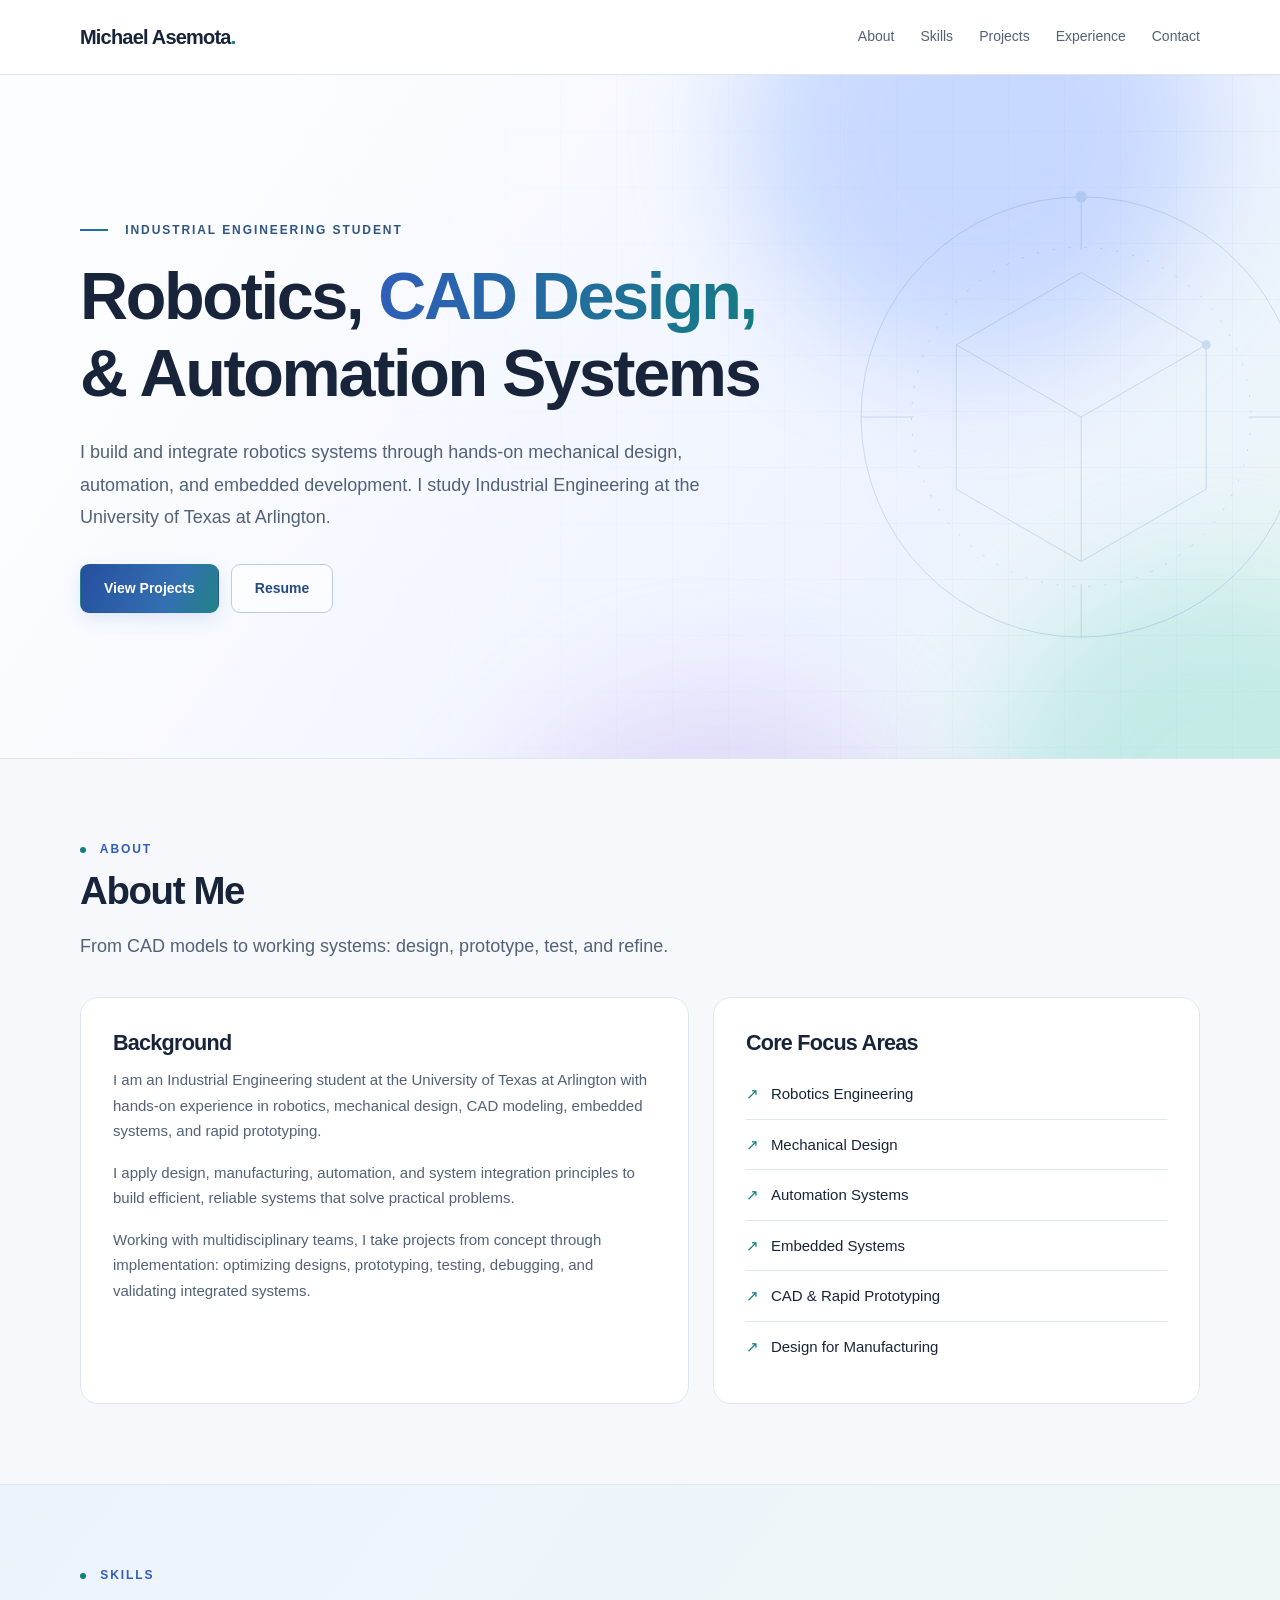
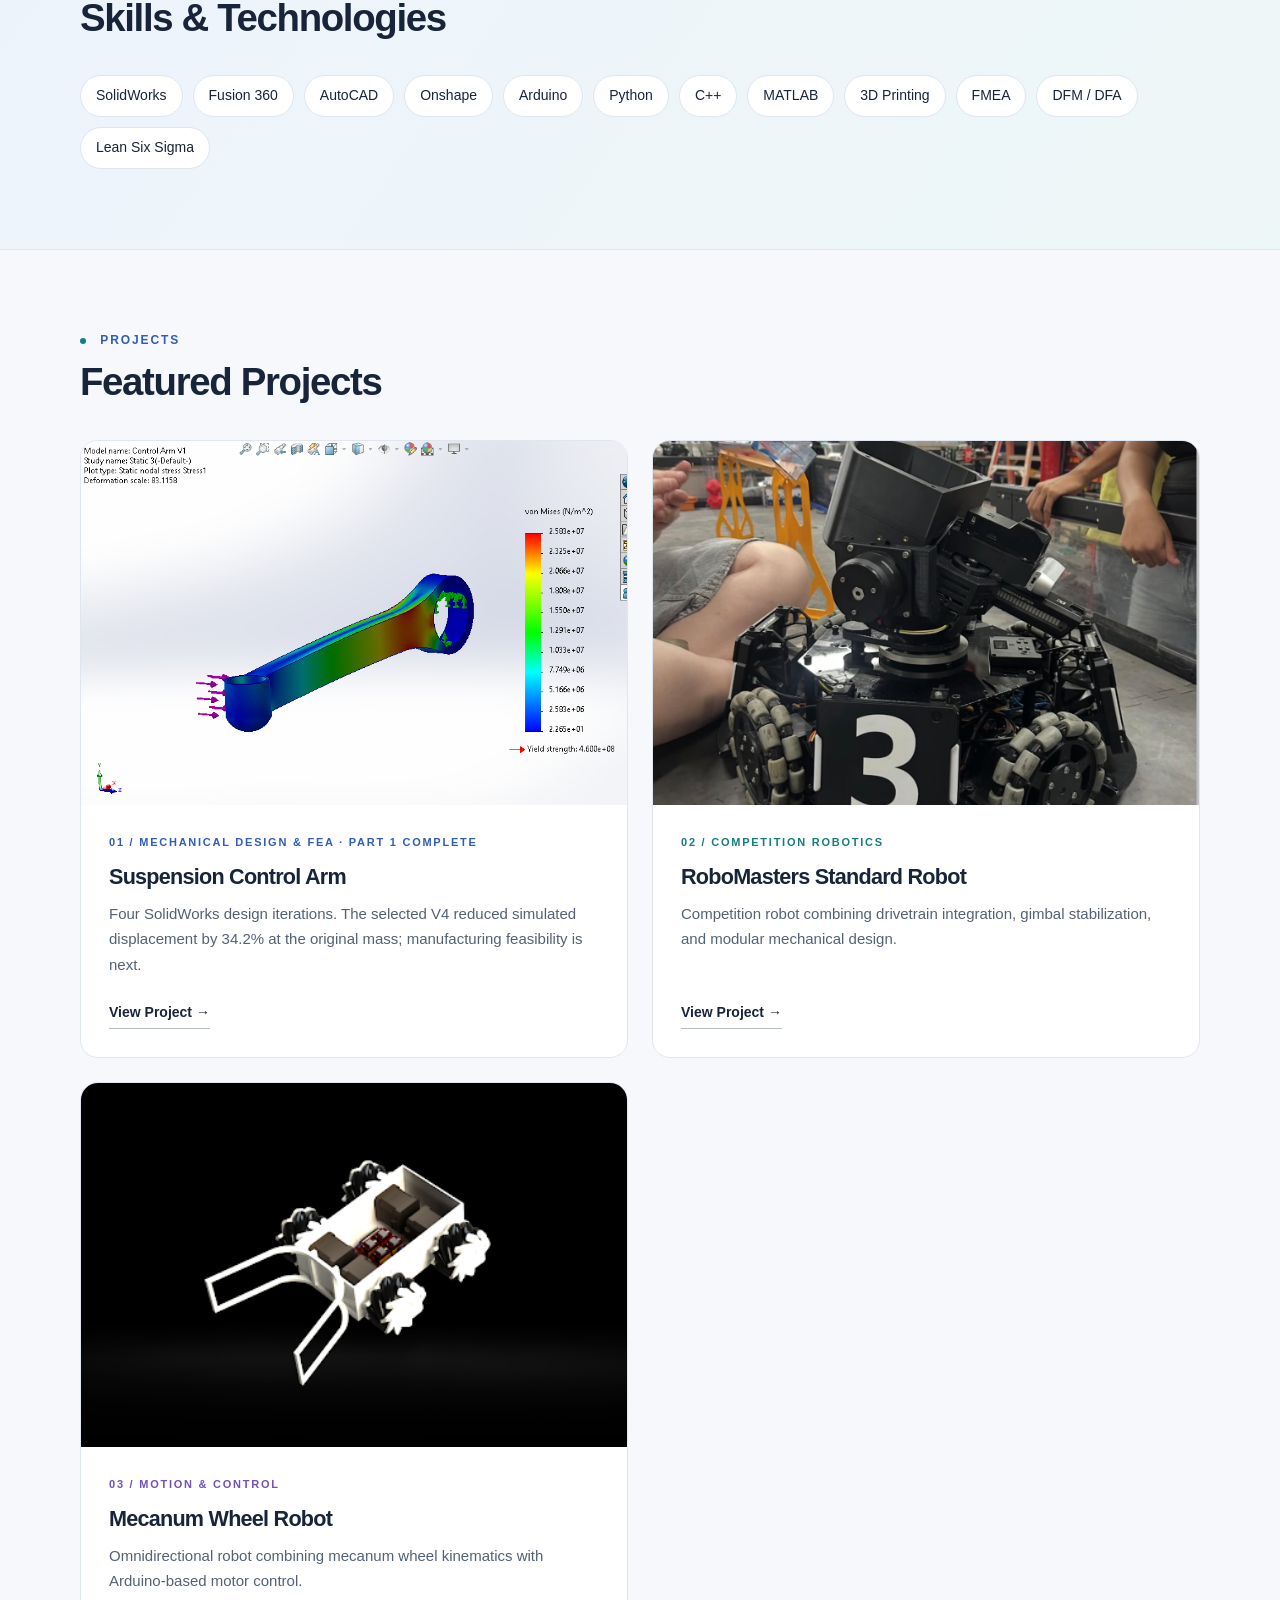
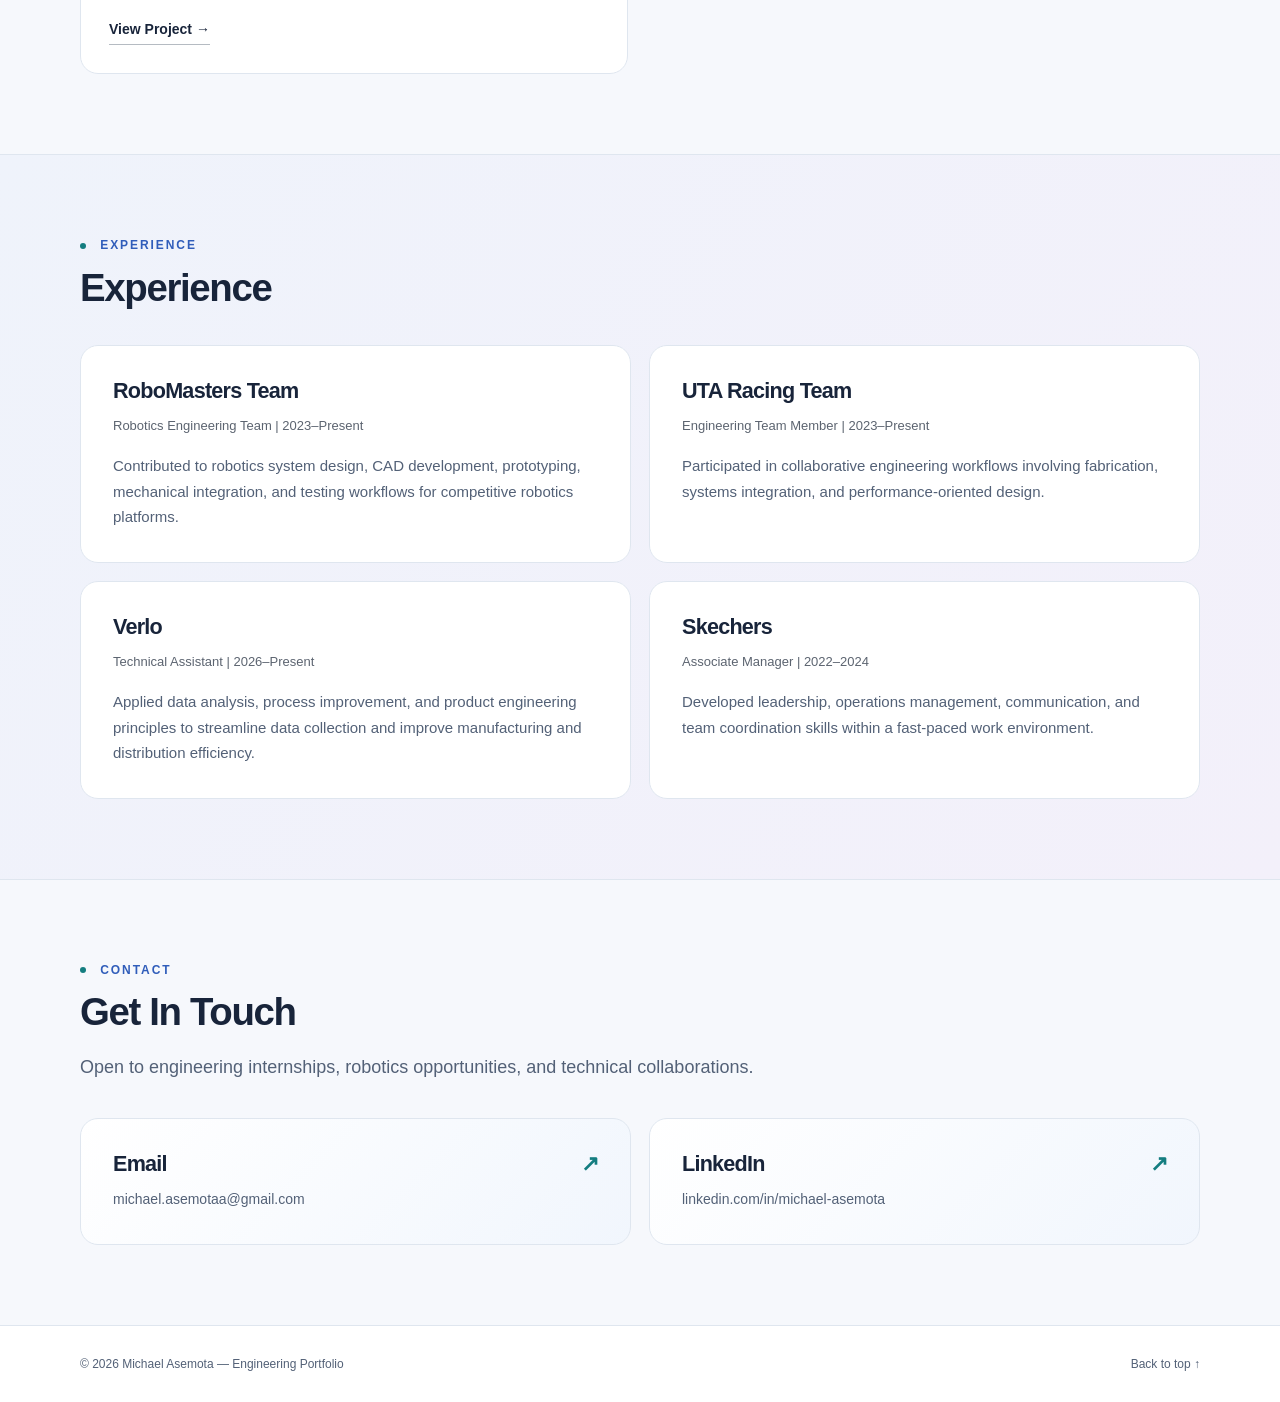
==== index.html @ fd045262 "Update control arm case study with completed V1-V4 evaluation and manufacturing roadmap" ====
<!DOCTYPE html>
<html lang="en">

<head>

  <meta charset="UTF-8">
  <meta name="viewport" content="width=device-width, initial-scale=1.0">

  <title>Michael Asemota | Engineering Portfolio</title>

  <meta name="description" content="Michael Asemota’s engineering portfolio: robotics, mechanical design, CAD, automation, and embedded systems at UT Arlington.">
  <script src="assets/js/site.js?v=20261029-results" defer></script>

  <!-- Main CSS -->
  <link rel="stylesheet" href="assets/css/style.css?v=20261029-results">

  <link rel="stylesheet" href="assets/css/motion.css?v=20261029-results">
</head>

<body>
  <a class="skip-link" href="#main">Skip to content</a>

  <!-- ================= NAVBAR ================= -->

  <nav class="navbar" aria-label="Main navigation">

    <div class="nav-container">

      <a class="logo" href="#main">Michael Asemota<span class="logo-dot" aria-hidden="true">.</span></a>

      <button class="menu-toggle" aria-expanded="false" aria-controls="navigation" hidden>Menu <span aria-hidden="true">+</span></button>
      <div class="nav-links" id="navigation">
        <a href="#about">About</a>
        <a href="#skills">Skills</a>
        <a href="#projects">Projects</a>
        <a href="#experience">Experience</a>
        <a href="#contact">Contact</a>
      </div>

    </div>

  </nav>

  <main id="main">
  <!-- ================= HERO ================= -->

  <section class="hero">
    <div class="hero-atmosphere" aria-hidden="true">
      <span class="ambient-orb orb-blue"></span><span class="ambient-orb orb-teal"></span><span class="ambient-orb orb-violet"></span>
      <svg class="engineering-orbit" viewBox="0 0 480 480" fill="none" focusable="false" aria-hidden="true">
        <g class="orbit-outer"><circle cx="240" cy="240" r="192"/><path d="M48 240h46m292 0h46M240 48v46m0 292v46"/><circle cx="240" cy="48" r="5" class="orbit-point"/></g>
        <g class="orbit-inner"><path d="m240 114 109 63v126l-109 63-109-63V177Z"/><path d="m131 177 109 63 109-63M240 240v126"/><circle cx="349" cy="177" r="4" class="orbit-point"/></g>
        <circle cx="240" cy="240" r="148" stroke-dasharray="2 12"/>
      </svg>
    </div>

    <div class="container">

      <div class="hero-content">

        <p class="hero-subtitle">
          Industrial Engineering Student
        </p>

        <h1>
          Robotics, <span class="hero-emphasis">CAD Design,</span> <br>
          & Automation Systems
        </h1>

        <p class="hero-description">
          I build and integrate robotics systems through hands-on mechanical design,
          automation, and embedded development. I study Industrial Engineering at the
          University of Texas at Arlington.
        </p>

        <div class="hero-buttons">

          <a href="#projects" class="btn btn-primary">
            View Projects
          </a>

          <a href="resume.pdf" target="_blank" rel="noopener noreferrer" class="btn btn-secondary">
            Resume
          </a>

        </div>

      </div>

    </div>

  </section>

  <!-- ================= ABOUT ================= -->

  <section id="about">

    <div class="container">

      <div class="section-header">

        <p class="section-label">
          ABOUT
        </p>

        <h2>About Me</h2>

        <p class="section-description">
          From CAD models to working systems: design, prototype, test, and refine.
        </p>

      </div>

      <div class="about-grid">

        <!-- LEFT CARD -->

        <div class="about-card">

          <h3>Background</h3>

          <p>
  I am an Industrial Engineering student at the University of Texas at Arlington with hands-on experience in robotics, mechanical design, CAD modeling, embedded systems, and rapid prototyping.
</p>

<p>
  I apply design, manufacturing, automation, and system integration principles to build efficient, reliable systems that solve practical problems.
</p>

<p>
  Working with multidisciplinary teams, I take projects from concept through implementation: optimizing designs, prototyping, testing, debugging, and validating integrated systems.
</p>

        </div>

        <!-- RIGHT CARD -->

        <div class="about-card">

          <h3>Core Focus Areas</h3>

          <div class="focus-list">

            <div class="focus-item">Robotics Engineering</div>
            <div class="focus-item">Mechanical Design</div>
            <div class="focus-item">Automation Systems</div>
            <div class="focus-item">Embedded Systems</div>
            <div class="focus-item">CAD & Rapid Prototyping</div>
            <div class="focus-item">Design for Manufacturing</div>

          </div>

        </div>

      </div>

    </div>

  </section>

  <!-- ================= SKILLS ================= -->

  <section id="skills">

    <div class="container">

      <div class="section-header">

        <p class="section-label">
          SKILLS
        </p>

        <h2>Skills & Technologies</h2>

      </div>

      <div class="skills-container">

        <div class="skill-tag">SolidWorks</div>
        <div class="skill-tag">Fusion 360</div>
        <div class="skill-tag">AutoCAD</div>
        <div class="skill-tag">Onshape</div>
        <div class="skill-tag">Arduino</div>
        <div class="skill-tag">Python</div>
        <div class="skill-tag">C++</div>
        <div class="skill-tag">MATLAB</div>
        <div class="skill-tag">3D Printing</div>
        <div class="skill-tag">FMEA</div>
        <div class="skill-tag">DFM / DFA</div>
        <div class="skill-tag">Lean Six Sigma</div>

      </div>

    </div>

  </section>

  <!-- ================= PROJECTS ================= -->

  <section id="projects">

    <div class="container">

      <div class="section-header">

        <p class="section-label">
          PROJECTS
        </p>

        <h2>Featured Projects</h2>

      </div>

      <div class="projects-grid">
        <!-- PROJECT 1 -->

        <div class="project-card">
          <div class="project-image">
            <img loading="lazy" decoding="async" src="assets/images/control-arm-3.png" alt="SolidWorks stress plot of the redesigned suspension control arm">
          </div>
          <div class="project-content">
            <p class="project-eyebrow">01 / Mechanical design &amp; FEA · Part 1 complete</p>
            <h3>Suspension Control Arm</h3>
            <p>Four SolidWorks design iterations. The selected V4 reduced simulated displacement by 34.2% at the original mass; manufacturing feasibility is next.</p>
            <a href="projects/control-arm.html" class="project-link">View Project →</a>
          </div>
        </div>

        <div class="project-card">

          <div class="project-image">
            <img loading="lazy" decoding="async" src="assets/images/Robo-Main.jpg" alt="RoboMasters Robot">
          </div>

          <div class="project-content">

            <p class="project-eyebrow">02 / Competition robotics</p>
            <h3>RoboMasters Standard Robot</h3>

            <p>
              Competition robot combining drivetrain integration, gimbal stabilization,
              and modular mechanical design.
            </p>

            <a href="projects/robo-masters.html" class="project-link">
              View Project →
            </a>

          </div>

        </div>

        <div class="project-card">

          <div class="project-image">
            <img loading="lazy" decoding="async" src="assets/images/MecMain.png" alt="Mecanum Robot">
          </div>

          <div class="project-content">

            <p class="project-eyebrow">03 / Motion & control</p>
            <h3>Mecanum Wheel Robot</h3>

            <p>
              Omnidirectional robot combining mecanum wheel kinematics
              with Arduino-based motor control.
            </p>

            <a href="projects/mecanum-robot.html" class="project-link">
              View Project →
            </a>

          </div>

        </div>



      </div>

    </div>

  </section>

  <!-- ================= EXPERIENCE ================= -->

  <section id="experience">

    <div class="container">

      <div class="section-header">

        <p class="section-label">
          EXPERIENCE
        </p>

        <h2>Experience</h2>

      </div>

      <div class="experience-grid">

        <div class="experience-card">

          <h3>RoboMasters Team</h3>

          <p class="experience-date">
            Robotics Engineering Team | 2023–Present
          </p>

          <p>
            Contributed to robotics system design, CAD development, prototyping, mechanical integration, and testing workflows for competitive robotics platforms.
          </p>

        </div>

        <div class="experience-card">

          <h3>UTA Racing Team</h3>

          <p class="experience-date">
            Engineering Team Member | 2023–Present
          </p>

          <p>
            Participated in collaborative engineering workflows involving fabrication, systems integration, and performance-oriented design.
          </p>

        </div>

<div class="experience-card">

          <h3>Verlo</h3>

          <p class="experience-date">
            Technical Assistant | 2026–Present
          </p>

          <p>
            Applied data analysis, process improvement, and product engineering principles to streamline data collection and improve manufacturing and distribution efficiency.
          </p>

        </div>


        <div class="experience-card">

          <h3>Skechers</h3>

          <p class="experience-date">
            Associate Manager | 2022–2024
          </p>

          <p>
            Developed leadership, operations management, communication, and team coordination skills within a fast-paced work environment.
          </p>

        </div>

      </div>

    </div>

  </section>

  <!-- ================= CONTACT ================= -->

  <section id="contact">

    <div class="container">

      <div class="section-header">

        <p class="section-label">
          CONTACT
        </p>

        <h2>Get In Touch</h2>

        <p class="section-description">
          Open to engineering internships, robotics opportunities, and technical collaborations.
        </p>

      </div>

      <div class="contact-container">

        <a href="mailto:michael.asemotaa@gmail.com" class="contact-card">
          <h3>Email</h3>
          <p>michael.asemotaa@gmail.com</p>
        </a>

        <a href="https://www.linkedin.com/in/michael-asemota"
           target="_blank" rel="noopener noreferrer"
           class="contact-card">

          <h3>LinkedIn</h3>
          <p>linkedin.com/in/michael-asemota</p>

        </a>

      </div>

    </div>

  </section>

  </main>
  <!-- ================= FOOTER ================= -->

  <footer>

    <div class="container">

      <p>
        © 2026 Michael Asemota — Engineering Portfolio
        <a class="footer-top" href="#main">Back to top ↑</a>
      </p>

    </div>

  </footer>

</body>

</html>
---- assets/css/style.css ----
/* Shared portfolio design: quiet grayscale, generous space, readable detail. */
:root { --ink:#17191c; --muted:#59606a; --line:#e2e4e7; --paper:#fff; --canvas:#f6f7f8; --radius:18px; }
* { margin:0; padding:0; box-sizing:border-box; }
html { scroll-behavior:smooth; scroll-padding-top:100px; }
body { font-family:Arial,Helvetica,sans-serif; background:var(--canvas); color:var(--ink); line-height:1.7; -webkit-font-smoothing:antialiased; }
button,a { -webkit-tap-highlight-color:transparent; }
button { font:inherit; }
a { color:inherit; }
a:focus-visible,button:focus-visible { outline:3px solid #526d94; outline-offset:5px; }
::selection { background:#dce5ed; }
.container,.nav-container { width:min(88%,1120px); margin-inline:auto; }
section { padding:80px 0; }
h1,h2,h3 { line-height:1.16; letter-spacing:-.035em; text-wrap:balance; }
h1 { font-size:clamp(2.5rem,5.2vw,4.4rem); margin-bottom:24px; }
h2 { font-size:clamp(1.9rem,3vw,2.6rem); margin-bottom:16px; }
h3 { font-size:1.35rem; margin-bottom:12px; }
p { color:var(--muted); margin-bottom:16px; }
p:last-child { margin-bottom:0; }
.skip-link { position:fixed; top:10px; left:10px; z-index:2000; padding:12px 20px; background:var(--ink); color:white; transform:translateY(-150%); }
.skip-link:focus { transform:translateY(0); }
.navbar { position:sticky; top:0; z-index:100; background:rgba(255,255,255,.94); backdrop-filter:blur(14px); border-bottom:1px solid var(--line); }
.nav-container { display:flex; align-items:center; justify-content:space-between; padding:20px 0; gap:24px; }
.logo { font-size:20px; font-weight:700; letter-spacing:-.04em; text-decoration:none; white-space:nowrap; }
.logo-dot { color:#7f8893; }
.nav-links { display:flex; gap:26px; }
.nav-links a { text-decoration:none; font-size:14px; color:var(--muted); position:relative; transition:color .2s; }
.nav-links a:hover,.nav-links a[aria-current] { color:var(--ink); }
.nav-links a[aria-current]::after { content:''; position:absolute; bottom:-8px; left:0; right:0; height:2px; background:var(--ink); }
.menu-toggle { display:none; border:1px solid var(--line); background:white; border-radius:8px; padding:7px 12px; cursor:pointer; }
.hero { min-height:76vh; display:flex; align-items:center; background:linear-gradient(160deg,#fff 35%,#edf0f3); border-bottom:1px solid var(--line); position:relative; }
.hero-content { max-width:850px; }
.hero-subtitle,.section-label,.project-label,.project-eyebrow { font-size:12px; letter-spacing:.16em; text-transform:uppercase; font-weight:700; color:var(--muted); margin-bottom:18px; }
.hero-subtitle::before { content:''; display:inline-block; width:28px; height:2px; background:var(--ink); vertical-align:middle; margin-right:12px; }
.hero-description,.section-description,.project-description { max-width:690px; font-size:18px; line-height:1.8; }
.hero-buttons { display:flex; gap:12px; flex-wrap:wrap; margin-top:30px; }
.btn { display:inline-flex; justify-content:center; align-items:center; padding:12px 23px; border-radius:9px; font-weight:600; font-size:14px; text-decoration:none; border:1px solid var(--ink); transition:transform .2s,background .2s; }
.btn-primary { background:var(--ink); color:white; }
.btn-secondary { background:transparent; }
.btn:hover { transform:translateY(-3px); }
.btn-secondary:hover { background:#fff; }
.section-header { margin-bottom:35px; }
.section-label { margin-bottom:10px; }
#skills,#experience { background:#eef0f2; border-block:1px solid var(--line); }
.about-grid { display:grid; grid-template-columns:1.25fr 1fr; gap:24px; }
.about-card,.experience-card,.contact-card,.project-section { background:var(--paper); border:1px solid var(--line); border-radius:var(--radius); padding:32px; }
.about-card p { font-size:15px; }
.focus-list { display:grid; gap:0; margin-top:14px; }
.focus-item { padding:12px 0; border-bottom:1px solid var(--line); font-size:15px; display:flex; align-items:center; gap:12px; }
.focus-item::before { content:'↗'; color:#87919d; }
.focus-item:last-child { border-bottom:0; }
.skills-container,.project-tags { display:flex; flex-wrap:wrap; gap:10px; }
.skill-tag,.project-tag { background:white; border:1px solid var(--line); padding:8px 15px; border-radius:999px; font-size:14px; }
.projects-grid { display:grid; grid-template-columns:repeat(2,minmax(0,1fr)); gap:24px; }
.project-card { display:flex; flex-direction:column; background:white; border-radius:var(--radius); border:1px solid var(--line); overflow:hidden; transition:transform .25s,box-shadow .25s; }
.project-card:hover,.project-card:focus-within { transform:translateY(-5px); box-shadow:0 16px 35px #17191c0d; }
.project-image { aspect-ratio:3/2; overflow:hidden; background:#edf0f2; flex-shrink:0; }
.project-image img { width:100%; height:100%; display:block; object-fit:cover; object-position:center; }

.project-content { padding:28px; flex:1; display:flex; flex-direction:column; align-items:flex-start; }
.project-content .project-link { margin-top:auto; }
.project-content p { font-size:15px; }
.project-content .project-eyebrow { font-size:11px; margin-bottom:12px; }
.project-link { display:inline-block; margin-top:8px; text-decoration:none; font-weight:700; font-size:14px; border-bottom:1px solid #b5bbc2; padding-bottom:3px; }
.project-link:hover { border-color:var(--ink); }
.experience-grid { display:grid; grid-template-columns:repeat(2,minmax(0,1fr)); gap:18px; }
.experience-date { font-size:13px; color:#5c6470; }
.experience-card p:last-child { font-size:15px; }
.contact-container { display:grid; grid-template-columns:repeat(2,minmax(0,1fr)); gap:18px; }
.contact-card { text-decoration:none; transition:transform .2s,border-color .2s; overflow-wrap:anywhere; }
.contact-card:hover { transform:translateY(-3px); border-color:#a6adb6; }
.contact-card h3::after { content:'↗'; float:right; color:#7f8893; }
.contact-card p { font-size:14px; }
footer { padding:28px 0; background:white; border-top:1px solid var(--line); font-size:12px; }
footer p { display:flex; justify-content:space-between; gap:16px; flex-wrap:wrap; }
.footer-top { text-decoration:none; }
.project-page { padding:45px 0 70px; }
.back-link { display:inline-block; margin-bottom:24px; text-decoration:none; font-size:14px; font-weight:600; color:var(--muted); }
.project-nav { display:flex; flex-wrap:wrap; gap:8px; margin-bottom:28px; }
.project-nav a { font-size:12px; text-decoration:none; border:1px solid var(--line); border-radius:999px; padding:7px 12px; background:white; }
.project-nav a:hover { border-color:#8d96a1; }
.project-hero { background:white; border-radius:20px; border:1px solid var(--line); overflow:hidden; margin-bottom:26px; }
.project-hero-image { background:#edf0f2; }
.project-hero-image img { width:100%; height:auto; display:block; }
.project-hero-content { padding:40px; }
.project-page h1 { font-size:clamp(2.1rem,4.5vw,3.7rem); }
.project-description { max-width:850px; }
.project-stats { display:grid; grid-template-columns:repeat(3,minmax(0,1fr)); gap:14px; margin-top:30px; }
.project-stat { background:var(--canvas); border:1px solid var(--line); border-radius:12px; padding:20px; }
.project-stat-title { font-size:11px; letter-spacing:.09em; text-transform:uppercase; color:var(--muted); margin-bottom:8px; font-weight:700; }
.project-stat-value { font-size:16px; font-weight:600; line-height:1.5; }
.project-section { margin-bottom:24px; }
.project-section h2 { font-size:clamp(1.65rem,2.6vw,2rem); }
.project-section p,.project-section li { max-width:850px; font-size:16px; }
.project-section ul { padding-left:22px; }
.project-section li { margin-bottom:12px; padding-left:5px; color:var(--muted); }
.project-section li:last-child { margin-bottom:0; }
.project-gallery { display:grid; grid-template-columns:repeat(3,minmax(0,1fr)); gap:14px; margin-top:22px; align-items:stretch; }
.gallery-button { width:100%; aspect-ratio:4/3; padding:0; border:1px solid var(--line); border-radius:12px; overflow:hidden; background:var(--canvas); cursor:zoom-in; }
.project-gallery img { width:100%; aspect-ratio:4/3; display:block; object-fit:cover; object-position:center; }
.gallery-button img { height:100%; }
.gallery-button:hover { border-color:#8d96a1; }
.gallery-hint { font-size:13px!important; }
.next-project { display:flex; flex-direction:column; gap:8px; text-decoration:none; padding:28px 32px; border:1px solid var(--line); border-radius:var(--radius); background:white; }
.next-project span { color:var(--muted); font-size:13px; }
.next-project:hover { border-color:#8d96a1; }
.image-viewer { margin:auto; width:min(94vw,1200px); max-height:94vh; background:#17191c; color:white; border:0; border-radius:14px; padding:18px; }
.image-viewer::backdrop { background:#000c; }
.viewer-toolbar { display:flex; justify-content:space-between; align-items:center; gap:12px; margin-bottom:12px; }
.viewer-toolbar button { color:white; background:#30343a; border:1px solid #58606a; border-radius:8px; padding:7px 12px; cursor:pointer; }
.viewer-actions { display:flex; gap:8px; }
.viewer-image { width:100%; height:min(70vh,750px); object-fit:contain; display:block; }
.viewer-caption { color:#e2e4e7; font-size:13px; margin:12px 0 0; }
.reveal { transition:opacity .6s,transform .6s; }
.reveal.pending { opacity:0; transform:translateY(18px); }
@media (max-width:900px) { .nav-links { gap:18px; } .about-grid { grid-template-columns:1fr; } .project-gallery { grid-template-columns:repeat(2,minmax(0,1fr)); } }
@media (max-width:700px) {
 html { scroll-padding-top:115px; }
 section { padding:56px 0; }
 .nav-container { flex-wrap:wrap; gap:12px; padding:15px 0; }
 .logo { font-size:18px; }
 .menu-toggle:not([hidden]) { display:block; }
 .nav-links { width:100%; flex-wrap:wrap; gap:18px; }
 .nav-links.collapsible:not(.open) { display:none; }
 .nav-links a { padding:6px 0; }
 .hero { min-height:auto; padding:75px 0; }
 .hero-description,.section-description { font-size:16px; }
 .projects-grid,.experience-grid,.contact-container,.project-stats { grid-template-columns:1fr; }
 .about-card,.experience-card,.contact-card,.project-section,.project-hero-content { padding:24px; }
 .project-content { padding:24px; }
 .project-gallery { gap:10px; }
 .project-page { padding-top:26px; }
 .viewer-toolbar { flex-wrap:wrap; }
}
@media (prefers-reduced-motion:reduce) { html { scroll-behavior:auto; } *,*::before,*::after { transition:none!important; animation:none!important; } .reveal.pending { opacity:1; transform:none; } }

/* Control arm study: match the existing project pages. */
.project-section h3:not(:first-child) { margin-top:24px; }
.results-table-wrap { overflow-x:auto; margin:22px 0; }
.results-table { border-collapse:collapse; width:100%; font-size:15px; text-align:left; }
.results-table caption { text-align:left; color:var(--muted); font-size:13px; padding-bottom:12px; }
.results-table th,.results-table td { padding:14px; border-bottom:1px solid var(--line); }
.results-table thead { background:var(--canvas); }
.results-table tbody th { font-weight:500; }
.analysis-note { background:var(--canvas); border-left:3px solid #8994a2; padding:16px 20px; border-radius:0 8px 8px 0; }
.development-log { list-style:none; padding:0!important; margin-top:28px; }
.development-log li { border-left:1px solid var(--line); padding:0 0 24px 24px; margin:0; }
.development-log li:last-child { padding-bottom:0; }
.development-log h3 { font-size:18px; margin:8px 0 10px!important; }
.log-date { font-size:12px; font-weight:600; color:var(--muted); }

/* Finishing details: restrained motion and a quiet engineering motif. */
:root { --accent:#36556d; }
.hero { isolation:isolate; overflow:hidden; }
.hero::before { content:''; position:absolute; z-index:-1; inset:0; pointer-events:none; background-image:linear-gradient(#36556d08 1px,transparent 1px),linear-gradient(90deg,#36556d08 1px,transparent 1px); background-size:56px 56px; mask-image:linear-gradient(90deg,transparent 20%,#000 100%); }
.hero::after { content:''; position:absolute; z-index:-1; width:clamp(250px,38vw,520px); aspect-ratio:1; right:-8%; top:5%; border:1px solid #36556d12; border-radius:50%; box-shadow:0 0 0 48px #36556d04,0 0 0 96px #36556d03; pointer-events:none; }
.hero-emphasis { color:var(--accent); }
.hero-content > * { animation:enter .7s cubic-bezier(.2,.7,.3,1) both; }
.hero-content > :nth-child(2) { animation-delay:.08s; }
.hero-content > :nth-child(3) { animation-delay:.16s; }
.hero-content > :nth-child(4) { animation-delay:.24s; }
@keyframes enter { from { opacity:0; transform:translateY(14px); } to { opacity:1; transform:translateY(0); } }
.navbar { transition:box-shadow .25s,background .25s; }
.navbar.scrolled { box-shadow:0 6px 24px #17191c08; background:rgba(255,255,255,.97); }
.nav-links a::after { content:''; position:absolute; bottom:-8px; left:0; right:0; height:2px; background:var(--accent); transform:scaleX(0); transform-origin:left; transition:transform .22s; }
.nav-links a:hover::after,.nav-links a[aria-current]::after { transform:scaleX(1); background:var(--accent); }
.menu-toggle span { display:inline-block; transition:transform .2s; }
.menu-toggle[aria-expanded="true"] span { transform:rotate(45deg); }
.project-card { position:relative; }
.project-card::after { content:''; position:absolute; top:0; left:0; right:0; height:3px; background:var(--accent); transform:scaleX(0); transform-origin:left; transition:transform .3s; pointer-events:none; }
.project-card:hover::after,.project-card:focus-within::after { transform:scaleX(1); }
.project-card:hover,.project-card:focus-within { border-color:#a9b7c1; }
.project-content { gap:0; }
.project-content .project-link { padding-top:8px; transition:color .2s,border-color .2s; }
.project-link:hover { color:var(--accent); border-color:var(--accent); }
.skill-tag { transition:border-color .2s,background .2s; }
.skill-tag:hover { background:#f1f5f8; border-color:#a9b7c1; }
.experience-card { transition:border-color .25s,box-shadow .25s; }
.experience-card:hover { border-color:#b5c0ca; box-shadow:0 8px 22px #17191c05; }
.project-nav { position:sticky; top:0; z-index:50; padding:14px 0; background:rgba(246,247,248,.96); backdrop-filter:blur(10px); }
.project-nav a { transition:background .2s,color .2s,border-color .2s; }
.project-nav a[aria-current] { background:var(--ink); color:white; border-color:var(--ink); }
.project-section { scroll-margin-top:100px; }
.project-section h2 { scroll-margin-top:100px; }
.gallery-button { position:relative; transition:box-shadow .25s,border-color .25s; }
.gallery-button::after { content:'↗'; position:absolute; bottom:10px; right:10px; width:30px; height:30px; display:grid; place-items:center; background:#17191cd9; color:white; border-radius:50%; opacity:0; transform:translateY(5px); transition:opacity .2s,transform .2s; pointer-events:none; }
.gallery-button:hover::after,.gallery-button:focus-visible::after { opacity:1; transform:translateY(0); }
.image-viewer[open] { animation:viewer-enter .2s ease-out; }
@keyframes viewer-enter { from { opacity:0; transform:translateY(8px); } to { opacity:1; transform:translateY(0); } }
.next-project { transition:border-color .25s,box-shadow .25s; }
.next-project strong { transition:transform .2s,color .2s; }
.next-project:hover strong { transform:translateX(4px); color:var(--accent); }
.development-log li { position:relative; }
.development-log li::before { content:''; position:absolute; left:-4px; top:7px; width:7px; height:7px; background:var(--accent); border-radius:50%; }
.reading-progress { position:fixed; top:0; left:0; z-index:150; width:100%; height:2px; background:var(--accent); transform:scaleX(0); transform-origin:left; pointer-events:none; }
.back-to-top { position:fixed; bottom:24px; right:24px; z-index:70; width:44px; height:44px; border:1px solid #c5ccd3; background:rgba(255,255,255,.96); color:var(--ink); border-radius:50%; box-shadow:0 4px 18px #17191c0d; font-size:22px; cursor:pointer; transition:background .2s,transform .2s; }
.back-to-top:hover { background:#edf2f6; transform:translateY(-3px); }
.back-to-top[hidden] { display:none; }
@media (max-width:700px) { .project-nav { gap:6px; padding:10px 0; } .project-nav a { padding:6px 10px; font-size:11px; } .back-to-top { bottom:18px; right:18px; } }
@media (prefers-reduced-motion:reduce) { .hero-content > * { animation:none!important; } .next-project:hover strong,.back-to-top:hover { transform:none; } }

/* Fluid color system: saturated details on quiet, readable surfaces. */
:root { --ink:#18243a; --muted:#536177; --line:#dfe6ef; --accent:#305dba; --teal:#147d80; --violet:#7350ba; --canvas:#f6f8fc; }
.hero { background:linear-gradient(125deg,#fcfdff 15%,#eef3ff 68%,#eaf7f5); }
.hero::before { background-image:linear-gradient(#315ca90a 1px,transparent 1px),linear-gradient(90deg,#315ca90a 1px,transparent 1px); }
.hero::after { display:none; }
.hero-atmosphere { position:absolute; inset:0; overflow:hidden; z-index:-1; pointer-events:none; }
.ambient-orb { position:absolute; display:block; width:clamp(240px,36vw,520px); aspect-ratio:1; border-radius:50%; filter:blur(58px); opacity:.48; animation:ambient-drift 18s cubic-bezier(.45,0,.55,1) infinite alternate; }
.orb-blue { background:#9cbaff; right:6%; top:-25%; }
.orb-teal { background:#9bdfd4; right:-13%; bottom:-40%; animation-delay:-7s; animation-duration:22s; }
.orb-violet { background:#d3c0f3; right:26%; bottom:-58%; animation-delay:-12s; animation-duration:25s; }
@keyframes ambient-drift { 0% { transform:translate3d(-18px,-15px,0) scale(.92); } 50% { transform:translate3d(18px,22px,0) scale(1.06); } 100% { transform:translate3d(35px,-18px,0) scale(.98); } }
.engineering-orbit { position:absolute; width:clamp(300px,43vw,620px); right:-6%; top:50%; transform:translateY(-50%); color:#416db5; opacity:.22; stroke:currentColor; stroke-width:.8; }
.orbit-outer { transform-origin:240px 240px; animation:orbit-spin 85s linear infinite; }
.orbit-inner { transform-origin:240px 240px; animation:orbit-spin 100s linear infinite reverse; }
.orbit-point { fill:#568bc5; stroke:none; }
@keyframes orbit-spin { to { transform:rotate(360deg); } }
.hero-emphasis { background:linear-gradient(110deg,#305dba,#147d80 55%,#7350ba); background-size:200% 100%; background-clip:text; -webkit-background-clip:text; color:transparent; animation:color-flow 10s ease-in-out infinite alternate; }
@keyframes color-flow { from { background-position:0% 50%; } to { background-position:100% 50%; } }
.hero-subtitle { color:#305581; }
.hero-subtitle::before { background:linear-gradient(90deg,var(--accent),var(--teal)); }
.btn-primary { background:linear-gradient(115deg,#264f9e,#336fb2 65%,#218385); border-color:transparent; box-shadow:0 6px 18px #305dba20; }
.btn { position:relative; overflow:hidden; transition:transform .45s cubic-bezier(.2,.8,.2,1),box-shadow .45s,background .3s; }
.btn-primary::after { content:''; position:absolute; inset:0; background:linear-gradient(110deg,transparent 25%,#ffffff28 50%,transparent 75%); transform:translateX(-130%); transition:transform .75s cubic-bezier(.2,.7,.3,1); }
.btn-primary:hover::after,.btn-primary:focus-visible::after { transform:translateX(130%); }
.btn-primary:hover { box-shadow:0 10px 26px #305dba30; }
.btn-secondary { border-color:#bccbe1; background:#ffffff80; color:#254b82; }
.section-label { color:var(--accent); }
.section-label::before { content:''; display:inline-block; width:6px; height:6px; margin-right:9px; border-radius:50%; background:var(--teal); vertical-align:middle; }
#skills { background:linear-gradient(125deg,#edf3fc,#eef7f7); }
#experience { background:linear-gradient(125deg,#eff3fb,#f3f0fa); }
.logo-dot { color:var(--teal); }
.focus-item::before { color:var(--teal); }
.project-card { --card-accent:#305dba; transition:transform .65s cubic-bezier(.2,.8,.2,1),box-shadow .65s,border-color .35s; }
.project-card:nth-child(2) { --card-accent:#147d80; }
.project-card:nth-child(3) { --card-accent:#7350ba; }
.project-card::after { background:linear-gradient(90deg,var(--card-accent),#9bc5e8); height:3px; transition:transform .6s cubic-bezier(.2,.8,.2,1); }
.project-card .project-eyebrow { color:var(--card-accent); }
.project-card:hover,.project-card:focus-within { box-shadow:0 20px 45px #24497716; border-color:#b6c9e3; }
.project-card .project-content { position:relative; isolation:isolate; }
.project-card .project-content::before { content:''; position:absolute; z-index:-1; inset:0; background:radial-gradient(ellipse at var(--pointer-x,50%) var(--pointer-y,50%),#e8f1ffb3,transparent 75%); opacity:0; transition:opacity .6s; pointer-events:none; }
.project-card:hover .project-content::before { opacity:1; }
.contact-card { position:relative; background:linear-gradient(135deg,#fff,#f1f6fd); transition:transform .55s cubic-bezier(.2,.8,.2,1),box-shadow .55s,border-color .35s; }
.contact-card:hover { box-shadow:0 14px 32px #24497712; border-color:#9cb8d8; }
.contact-card h3::after { color:var(--teal); transition:transform .4s cubic-bezier(.2,.8,.2,1); }
.contact-card:hover h3::after { transform:translate(3px,-3px); }
.project-stat { background:linear-gradient(130deg,#f3f6fc,#f0f7f7); }
.project-stat-title { color:#305581; }
.project-nav a[aria-current] { background:#305dba; border-color:#305dba; }
.reading-progress { height:3px; background:linear-gradient(90deg,var(--accent),#13948e,var(--violet)); }
.gallery-button { transition:box-shadow .45s,border-color .45s; }
.gallery-button:hover { box-shadow:0 8px 22px #2449771a; border-color:#8eaecf; }
.gallery-button::after { background:#254e98e8; }
.image-viewer[open] { animation:viewer-fluid .38s cubic-bezier(.2,.8,.2,1); }
@keyframes viewer-fluid { from { opacity:0; transform:translateY(16px) scale(.975); } to { opacity:1; transform:translateY(0) scale(1); } }
.motion-paused .ambient-orb,.motion-paused .orbit-outer,.motion-paused .orbit-inner,.motion-paused .hero-emphasis { animation-play-state:paused; }
@media (hover:hover) and (pointer:fine) and (prefers-reduced-motion:no-preference) {
 .hero.pointer-active::before { background-position:calc((var(--pointer-x,50%) - 50%) * .12) calc((var(--pointer-y,50%) - 50%) * .12); }
}
@media (max-width:700px) { .ambient-orb { filter:blur(40px); opacity:.32; } .engineering-orbit { right:-40%; opacity:.12; } .hero-emphasis { background-size:150% 100%; } }
@media (prefers-reduced-motion:reduce) {
 .ambient-orb,.orbit-outer,.orbit-inner,.hero-emphasis { animation:none!important; }
 .hero-emphasis { color:var(--accent); background:none; }
}
@media (forced-colors:active) { .hero-emphasis { color:CanvasText; background:none; } .hero-atmosphere { display:none; } }

/* Soft inertia, liquid forms, and shared transition timing. */
:root { --fluid-ease:cubic-bezier(.16,1,.3,1); }
.hero-atmosphere { transform:translate3d(0,var(--hero-drift,0px),0); }
.ambient-orb { animation-name:ambient-drift,liquid-form; animation-duration:18s,24s; animation-timing-function:cubic-bezier(.45,0,.55,1),ease-in-out; animation-iteration-count:infinite; animation-direction:alternate; }
.orb-teal { animation-duration:22s,29s; animation-delay:-7s,-11s; }
.orb-violet { animation-duration:25s,32s; animation-delay:-12s,-17s; }
@keyframes liquid-form { 0% { border-radius:42% 58% 66% 34% / 44% 38% 62% 56%; } 50% { border-radius:62% 38% 43% 57% / 58% 66% 34% 42%; } 100% { border-radius:48% 52% 32% 68% / 64% 35% 65% 36%; } }
.ambient-paused .ambient-orb,.ambient-paused .orbit-outer,.ambient-paused .orbit-inner { animation-play-state:paused; }
.btn,.next-project { translate:0 0; transition:translate .7s var(--fluid-ease),transform .7s var(--fluid-ease),box-shadow .6s var(--fluid-ease),border-color .4s,background .3s; }
.contact-card { transition:transform .7s var(--fluid-ease),box-shadow .7s var(--fluid-ease),border-color .4s; }
.project-card { transition:transform .75s var(--fluid-ease),box-shadow .75s var(--fluid-ease),border-color .4s; }
.hero-content > * { animation-duration:1s; animation-timing-function:var(--fluid-ease); }
.hero-content > :nth-child(2) { animation-delay:.12s; }
.hero-content > :nth-child(3) { animation-delay:.24s; }
.hero-content > :nth-child(4) { animation-delay:.36s; }
@media (hover:hover) and (pointer:fine) and (prefers-reduced-motion:no-preference) {
}
@media (prefers-reduced-motion:reduce) {
 .hero-atmosphere { transform:none; }
 .btn,.next-project { translate:none; }
 .ambient-orb { border-radius:50%; animation:none!important; }
}

/* Gradual hover motion: accelerate gently, rise, and settle without a spring. */
:root { --fluid-ease:cubic-bezier(.4,0,.2,1); }
.project-card,.about-card,.experience-card,.contact-card,.project-stat,.gallery-button,.next-project {
  transform:translateY(0);
  transition:transform .9s var(--fluid-ease),box-shadow .9s var(--fluid-ease),border-color .65s ease,background .65s ease;
}
.project-card:hover,.project-card:focus-within { transform:translateY(-6px); }
.about-card:hover,.experience-card:hover,.contact-card:hover,.project-stat:hover,.gallery-button:hover,.next-project:hover { transform:translateY(-4px); }
.contact-card:focus-visible,.gallery-button:focus-visible,.next-project:focus-visible { transform:translateY(-4px); }
.btn { translate:none; transition:transform .85s var(--fluid-ease),box-shadow .85s var(--fluid-ease),border-color .65s ease,background .65s ease; }
.btn:hover,.btn:focus-visible { transform:translateY(-3px); }
.gallery-button::after { transition:opacity .6s ease,transform .75s var(--fluid-ease); }
.next-project strong,.contact-card h3::after { transition:transform .8s var(--fluid-ease),color .65s ease; }
@media (hover:none) { .project-card:hover,.about-card:hover,.experience-card:hover,.contact-card:hover,.project-stat:hover,.gallery-button:hover,.next-project:hover { transform:none; } }
@media (prefers-reduced-motion:reduce) {
 .project-card:hover,.project-card:focus-within,.about-card:hover,.experience-card:hover,.contact-card:hover,.project-stat:hover,.gallery-button:hover,.next-project:hover,.btn:hover,.btn:focus-visible,.contact-card:focus-visible,.gallery-button:focus-visible,.next-project:focus-visible { transform:none; }
}

/* Completed analysis and the upcoming manufacturing phase. */
.result-highlights { margin-bottom:24px; }
.results-table th,.results-table td { vertical-align:top; }
.results-table th:last-child,.results-table td:last-child { background:#eaf4f4; }
.phase-grid { display:grid; grid-template-columns:repeat(2,minmax(0,1fr)); gap:18px; margin:26px 0; }
.phase-panel { background:var(--canvas); border:1px solid var(--line); border-radius:14px; padding:24px; }
.phase-panel h3 { margin-top:0!important; }
.phase-status { font-size:12px!important; text-transform:uppercase; letter-spacing:.08em; font-weight:700; }
.phase-status.complete { color:#146b64; }
.phase-status.planned { color:var(--accent); }
.manufacturing-plan { padding-left:22px; }
@media (max-width:700px) { .phase-grid { grid-template-columns:1fr; } .results-table { min-width:640px; } }
---- assets/css/motion.css ----
/* Authoritative hover timing, loaded after the visual theme. */
.project-card,.about-card,.experience-card,.contact-card,.project-stat,.gallery-button,.next-project,.btn {
  translate:none;
  transform:translate3d(0,0,0);
  transition-property:transform,box-shadow,border-color,background-color;
  transition-duration:1.15s,1.15s,.75s,.75s;
  transition-timing-function:cubic-bezier(.45,0,.25,1);
  transition-delay:0s;
}
@media (hover:hover) {
 .project-card:hover,.project-card:focus-within { transform:translate3d(0,-10px,0); }
 .about-card:hover,.experience-card:hover,.contact-card:hover,.project-stat:hover,.gallery-button:hover,.next-project:hover { transform:translate3d(0,-7px,0); }
 .btn:hover { transform:translate3d(0,-5px,0); }
}
.contact-card:focus-visible,.gallery-button:focus-visible,.next-project:focus-visible { transform:translate3d(0,-7px,0); }
@media (prefers-reduced-motion:reduce) {
 .project-card,.about-card,.experience-card,.contact-card,.project-stat,.gallery-button,.next-project,.btn,
 .project-card:hover,.project-card:focus-within,.about-card:hover,.experience-card:hover,.contact-card:hover,.project-stat:hover,.gallery-button:hover,.next-project:hover,.btn:hover,
 .contact-card:focus-visible,.gallery-button:focus-visible,.next-project:focus-visible { transform:none; transition:none; }
}
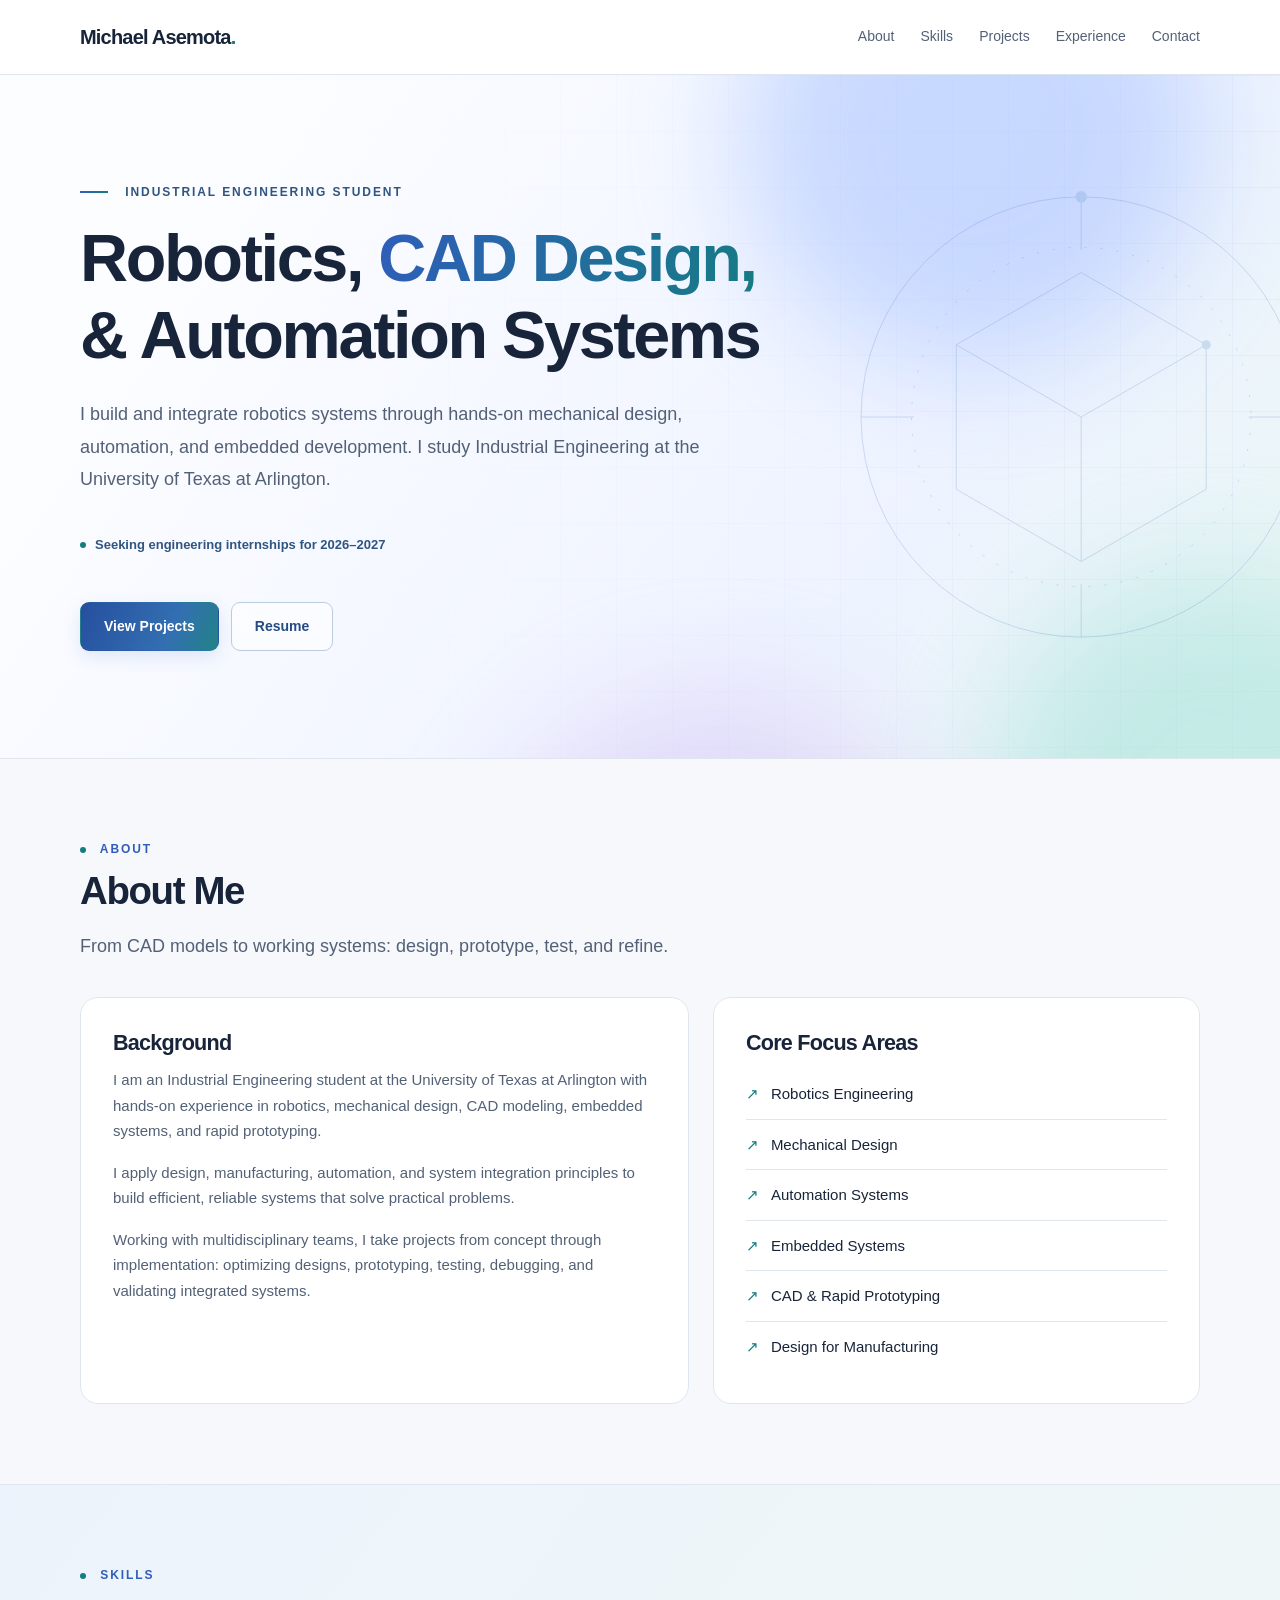
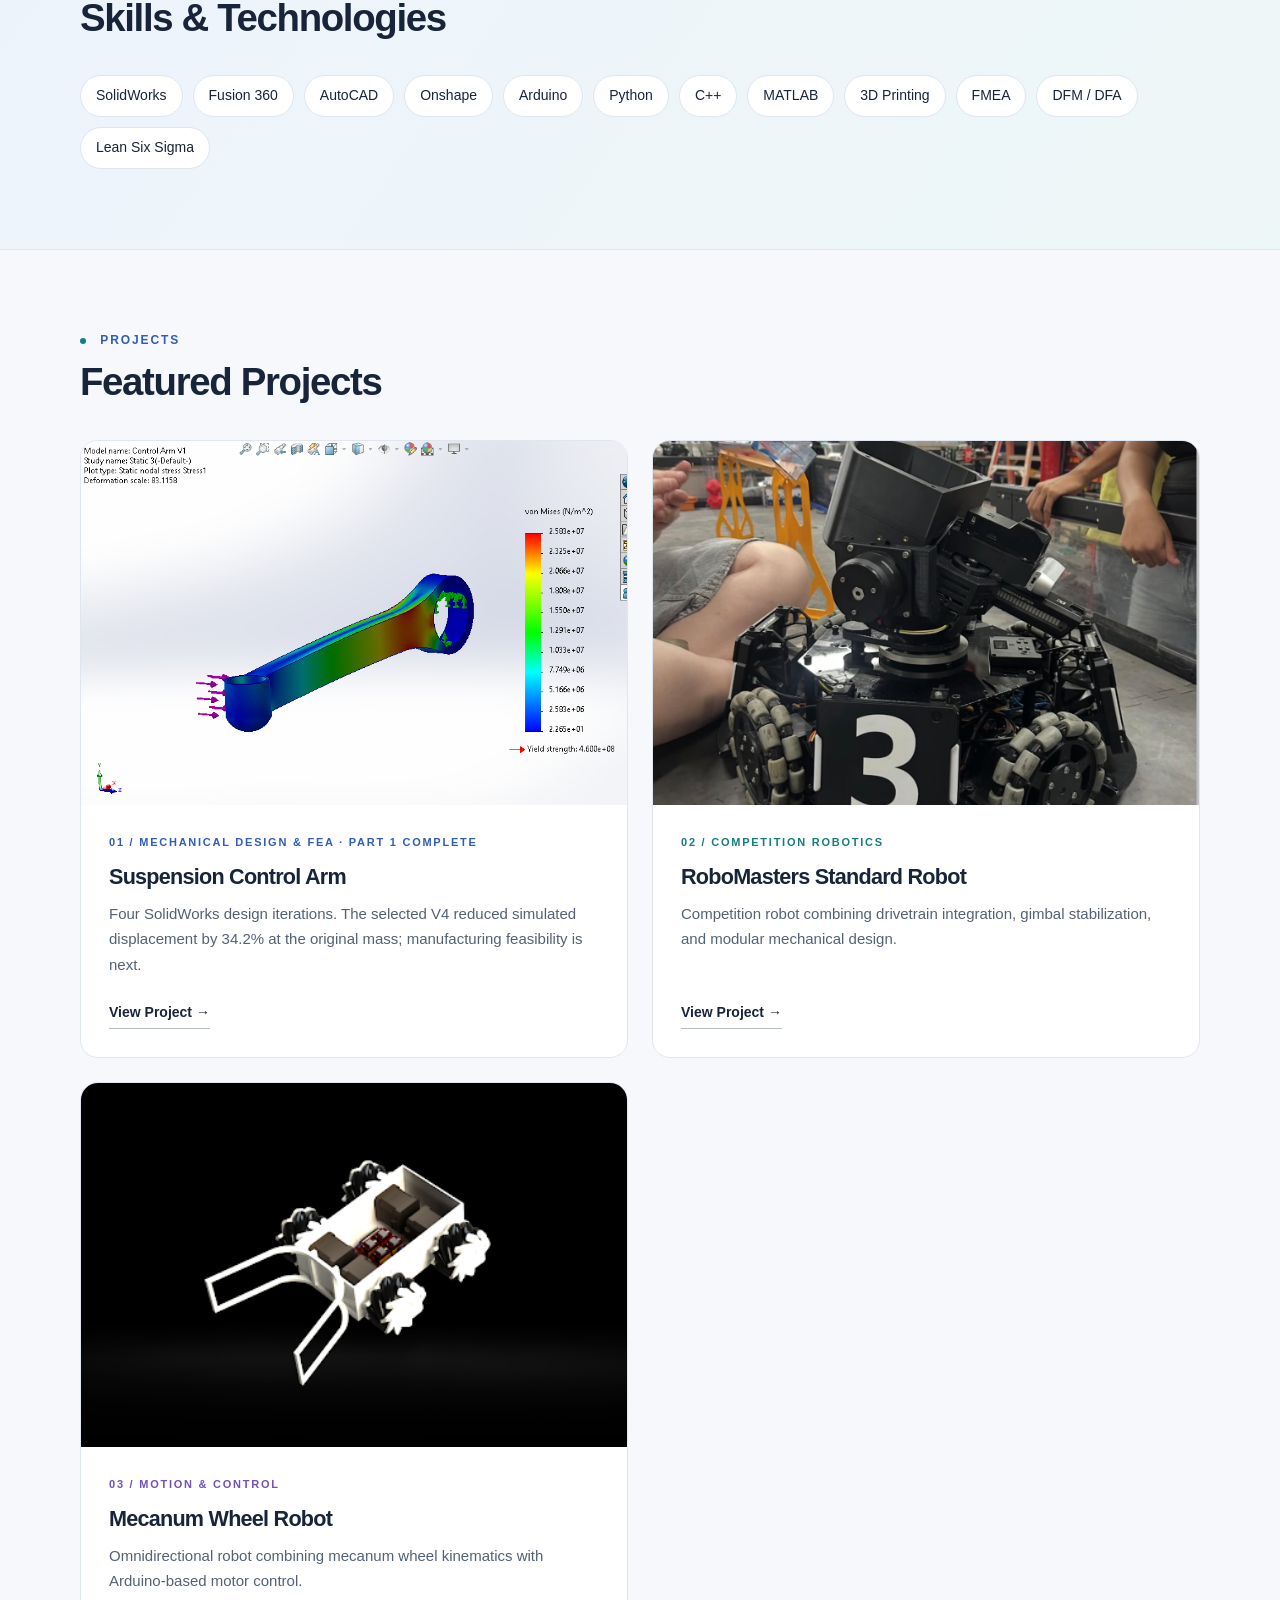
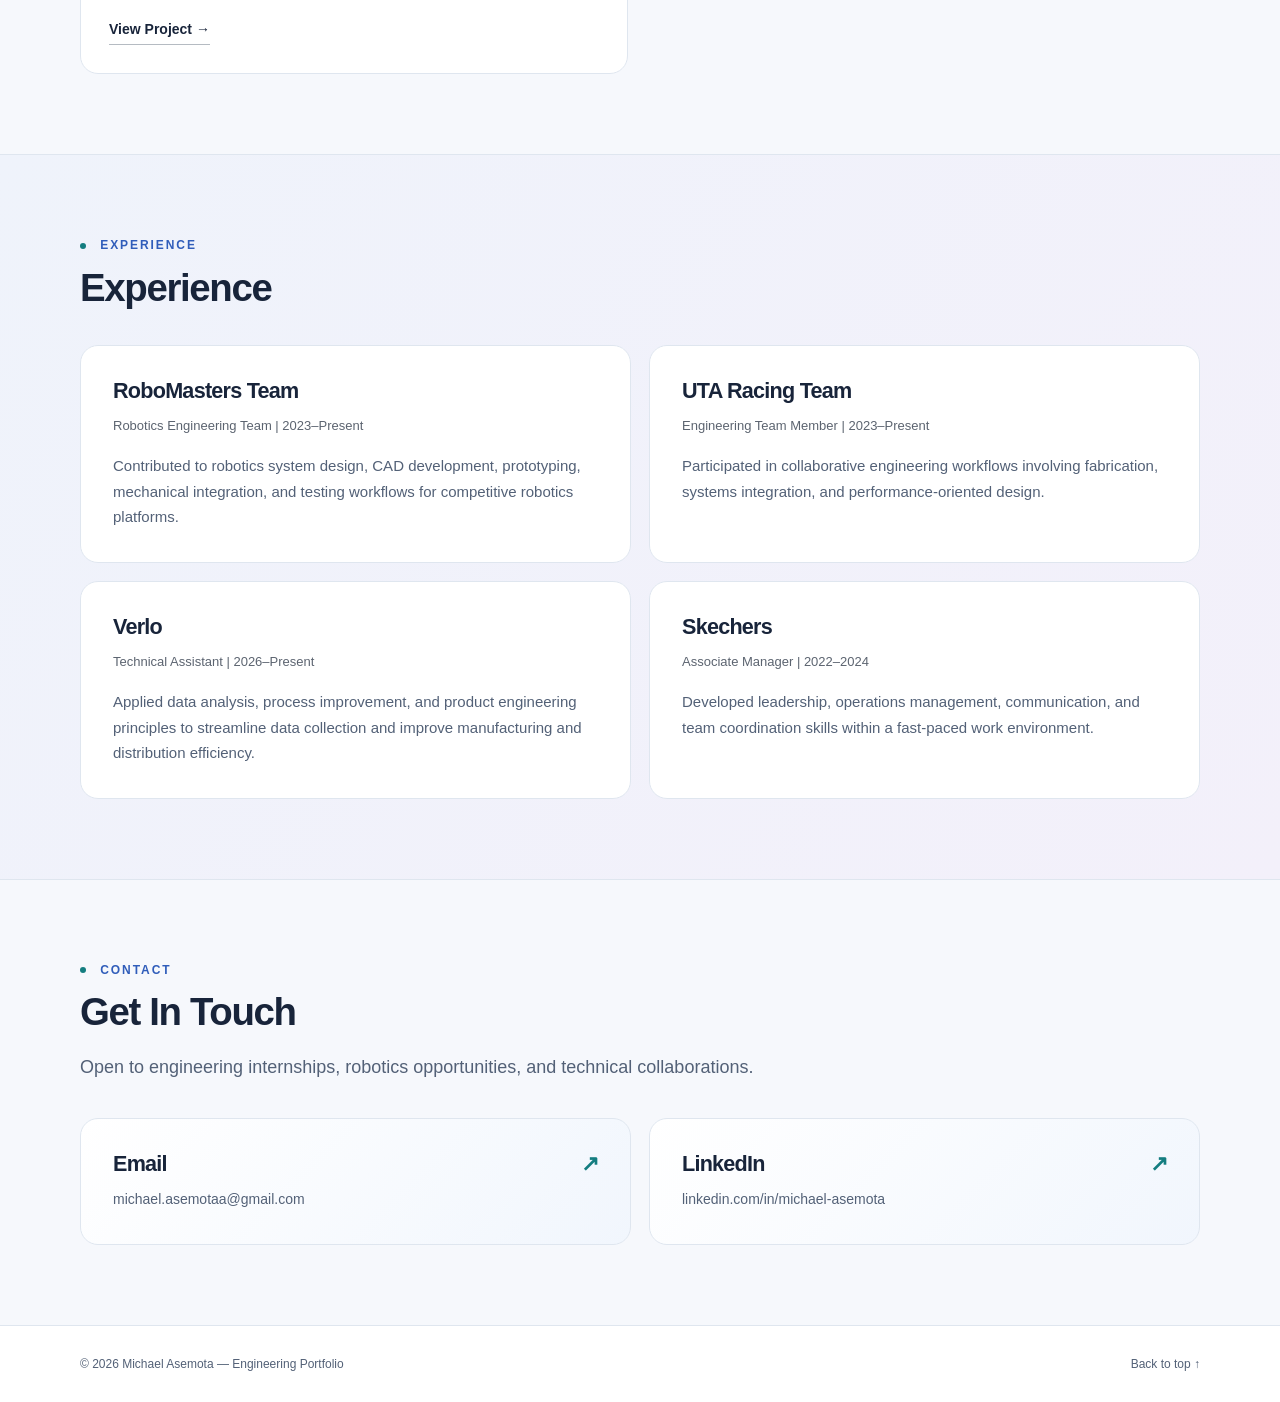
==== commit ae0ad5ed: "Finalize internship portfolio metadata, favicon, and availability" ====
--- a/index.html
+++ b/index.html
@@ -9,12 +9,19 @@
   <title>Michael Asemota | Engineering Portfolio</title>
 
   <meta name="description" content="Michael Asemota’s engineering portfolio: robotics, mechanical design, CAD, automation, and embedded systems at UT Arlington.">
-  <script src="assets/js/site.js?v=20261029-results" defer></script>
+  <script src="assets/js/site.js?v=20261029-final" defer></script>
 
   <!-- Main CSS -->
-  <link rel="stylesheet" href="assets/css/style.css?v=20261029-results">
-
-  <link rel="stylesheet" href="assets/css/motion.css?v=20261029-results">
+  <link rel="stylesheet" href="assets/css/style.css?v=20261029-final">
+
+  <link rel="stylesheet" href="assets/css/motion.css?v=20261029-final">
+  <link rel="icon" type="image/svg+xml" href="assets/favicon.svg">
+  <meta name="theme-color" content="#305dba">
+  <meta property="og:type" content="website">
+  <meta property="og:title" content="Michael Asemota | Engineering Portfolio">
+  <meta property="og:description" content="Michael Asemota’s engineering portfolio: robotics, mechanical design, CAD, automation, and embedded systems at UT Arlington.">
+  <meta property="og:url" content="https://michael-asemota-portfolio.coolbear.chatgpt.site/">
+  <link rel="canonical" href="https://michael-asemota-portfolio.coolbear.chatgpt.site/">
 </head>
 
 <body>
@@ -73,6 +80,7 @@
           University of Texas at Arlington.
         </p>
 
+        <p class="internship-note">Seeking engineering internships for 2026–2027</p>
         <div class="hero-buttons">
 
           <a href="#projects" class="btn btn-primary">
--- a/assets/css/style.css
+++ b/assets/css/style.css
@@ -316,3 +316,6 @@
 .phase-status.planned { color:var(--accent); }
 .manufacturing-plan { padding-left:22px; }
 @media (max-width:700px) { .phase-grid { grid-template-columns:1fr; } .results-table { min-width:640px; } }
+
+.internship-note { display:inline-flex; align-items:center; gap:9px; margin-top:22px; font-size:13px; font-weight:600; color:#305581; }
+.internship-note::before { content:""; width:6px; height:6px; border-radius:50%; background:var(--teal); flex-shrink:0; }
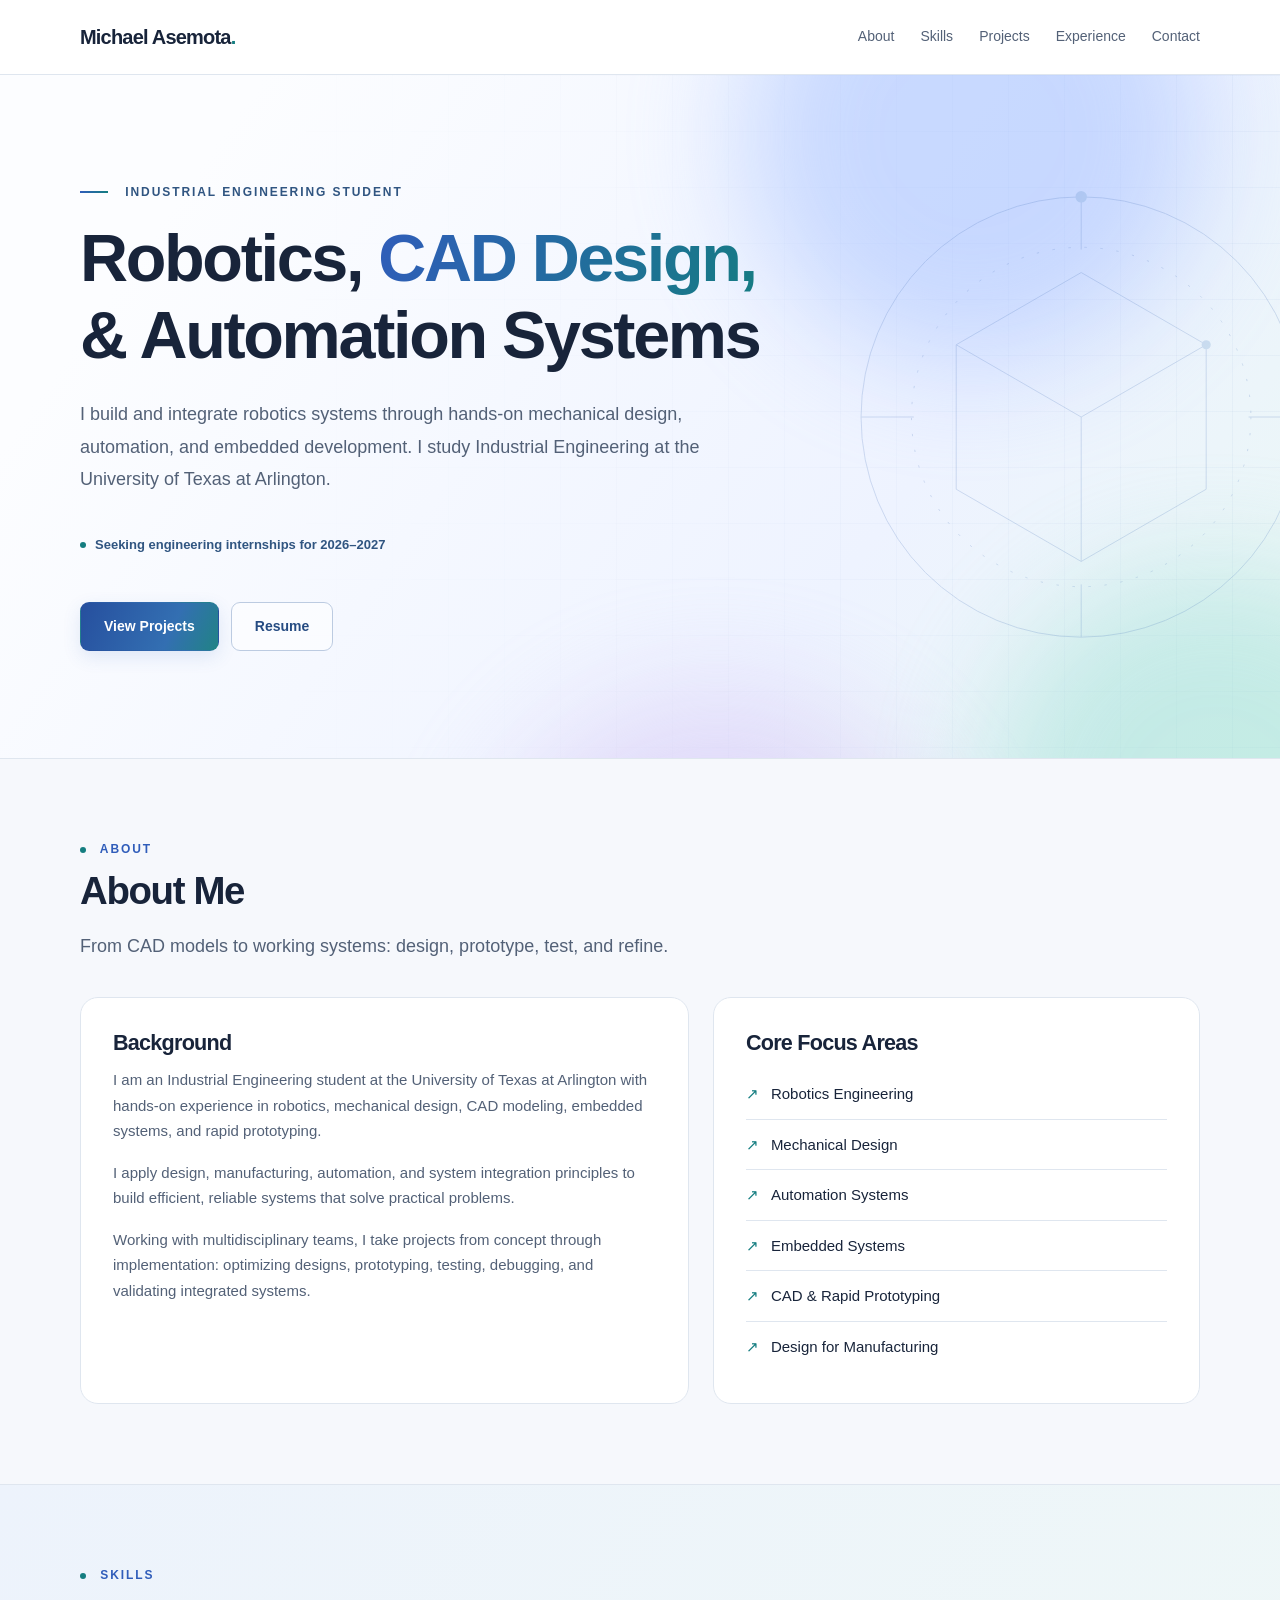
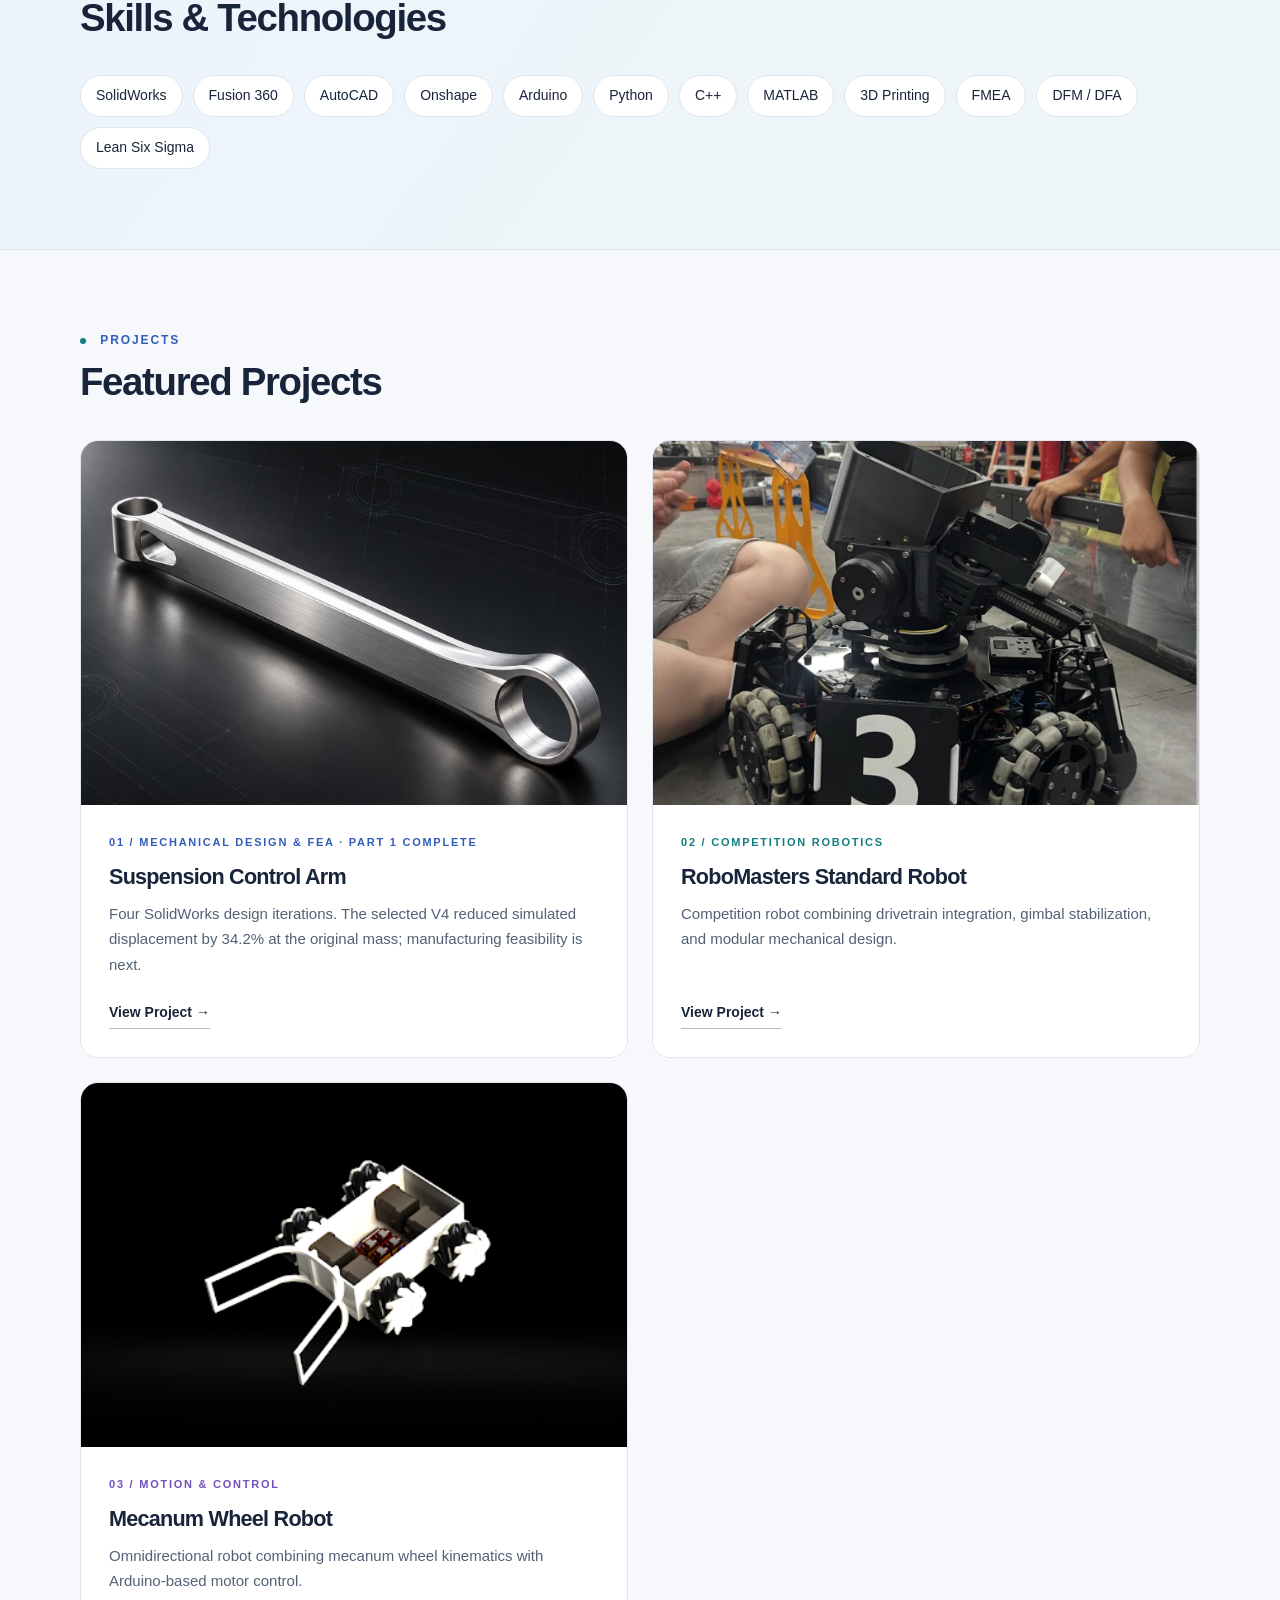
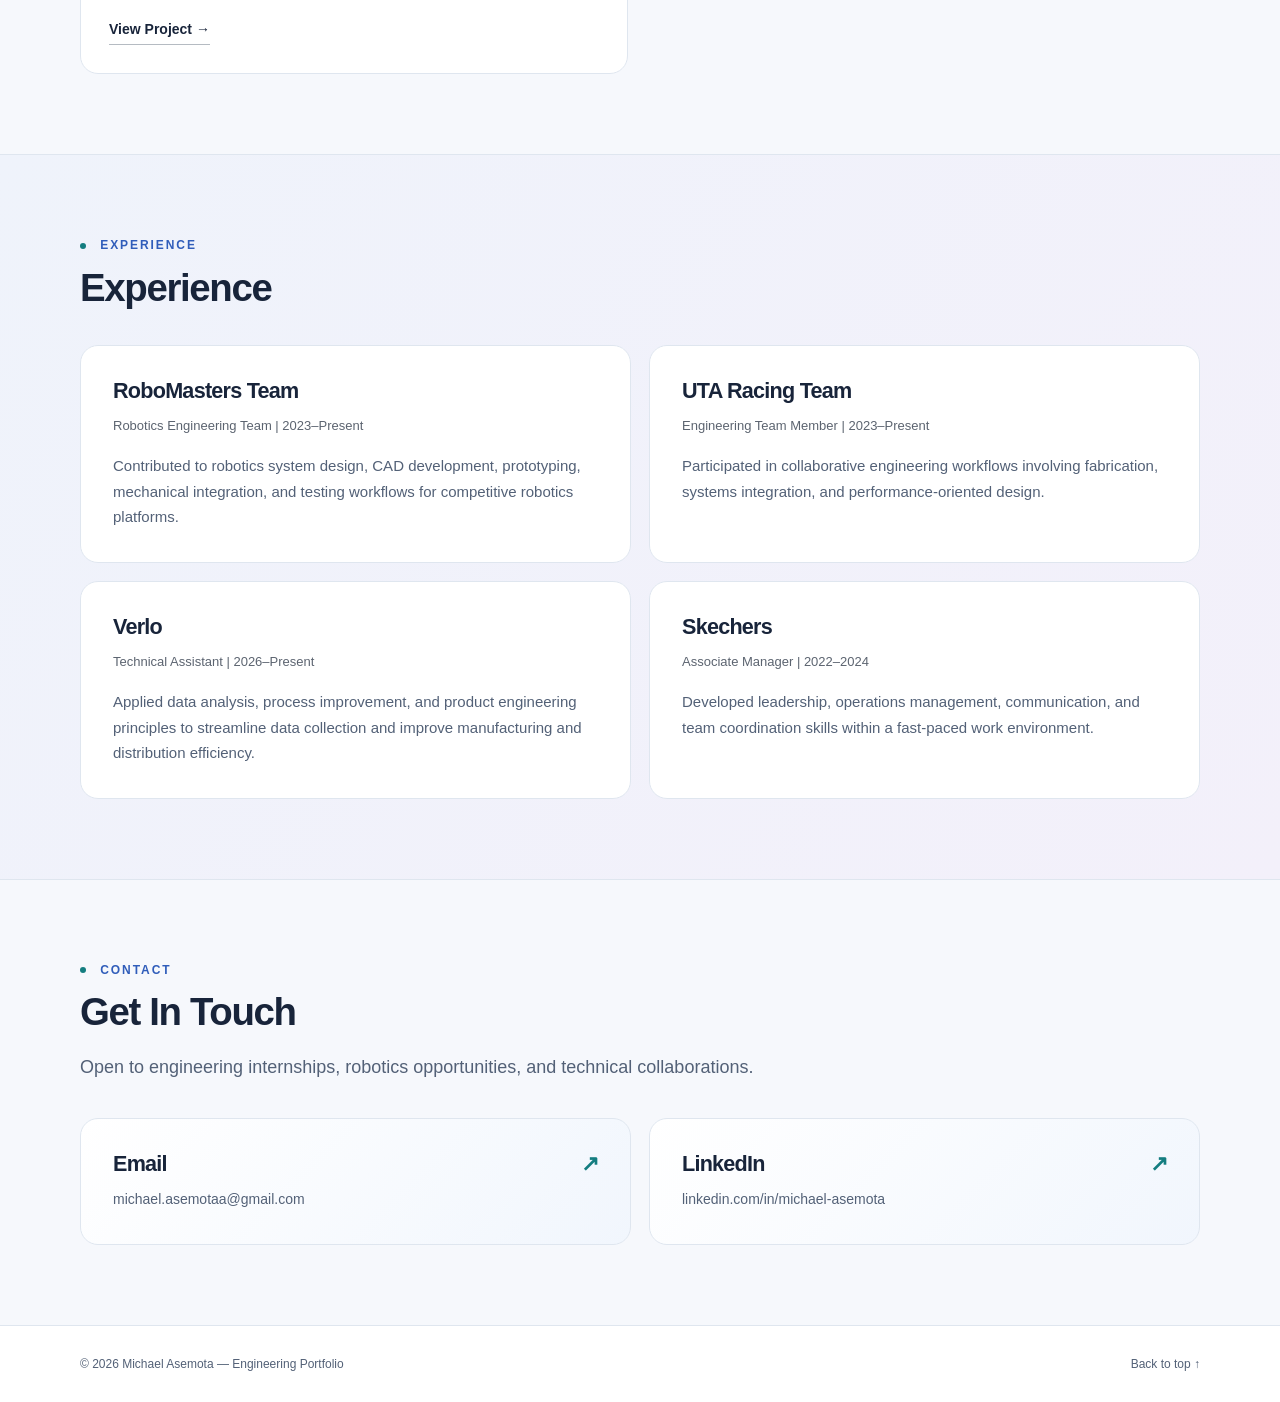
==== commit cb17534d: "Feature new control arm hero image on portfolio home" ====
--- a/index.html
+++ b/index.html
@@ -20,8 +20,8 @@
   <meta property="og:type" content="website">
   <meta property="og:title" content="Michael Asemota | Engineering Portfolio">
   <meta property="og:description" content="Michael Asemota’s engineering portfolio: robotics, mechanical design, CAD, automation, and embedded systems at UT Arlington.">
-  <meta property="og:url" content="https://michael-asemota-portfolio.coolbear.chatgpt.site/">
-  <link rel="canonical" href="https://michael-asemota-portfolio.coolbear.chatgpt.site/">
+  <meta property="og:url" content="https://ybmikey.github.io/Michael-A-Projects/">
+  <link rel="canonical" href="https://ybmikey.github.io/Michael-A-Projects/">
 </head>
 
 <body>
@@ -87,7 +87,7 @@
             View Projects
           </a>
 
-          <a href="resume.pdf" target="_blank" rel="noopener noreferrer" class="btn btn-secondary">
+          <a href="resume.pdf?v=20261030" target="_blank" rel="noopener noreferrer" class="btn btn-secondary">
             Resume
           </a>
 
@@ -224,7 +224,7 @@
 
         <div class="project-card">
           <div class="project-image">
-            <img loading="lazy" decoding="async" src="assets/images/control-arm-3.png" alt="SolidWorks stress plot of the redesigned suspension control arm">
+            <img loading="lazy" decoding="async" src="assets/images/control-arm-hero.png" alt="Hero render of the suspension control arm design">
           </div>
           <div class="project-content">
             <p class="project-eyebrow">01 / Mechanical design &amp; FEA · Part 1 complete</p>
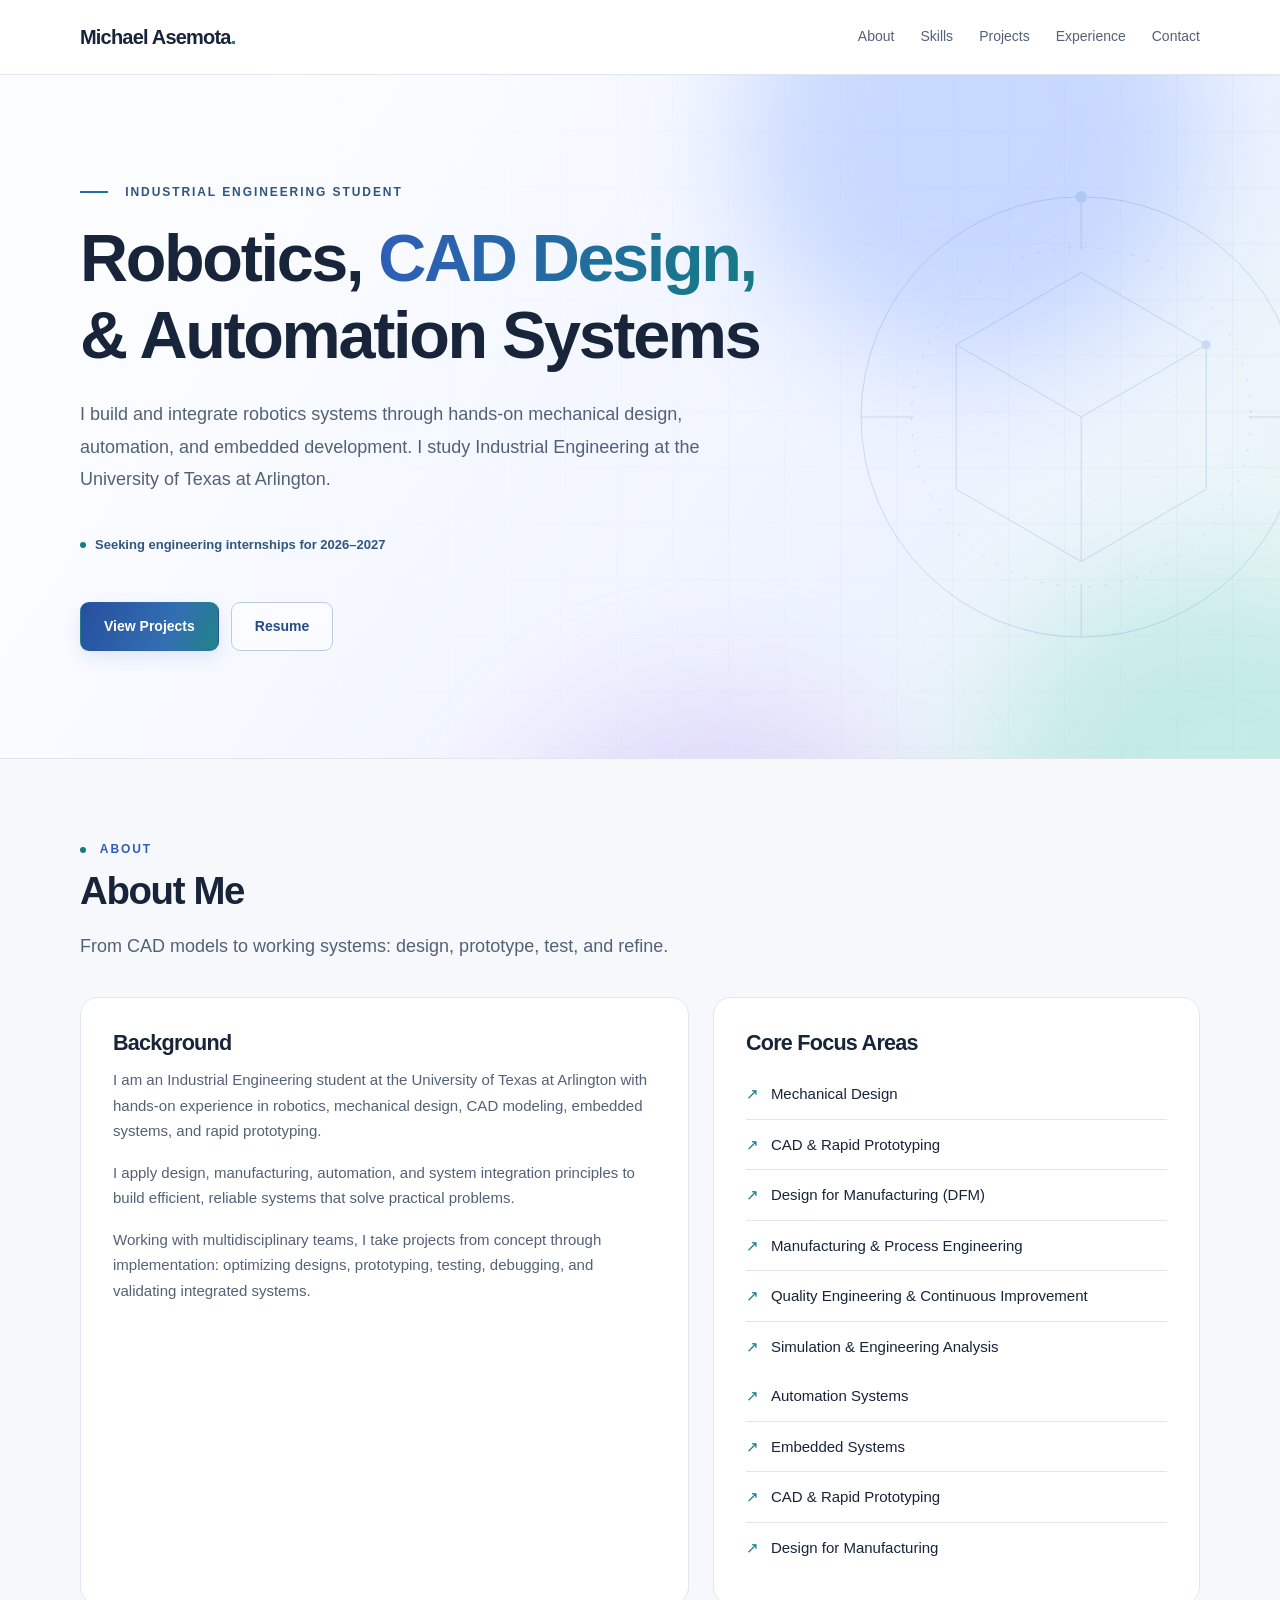
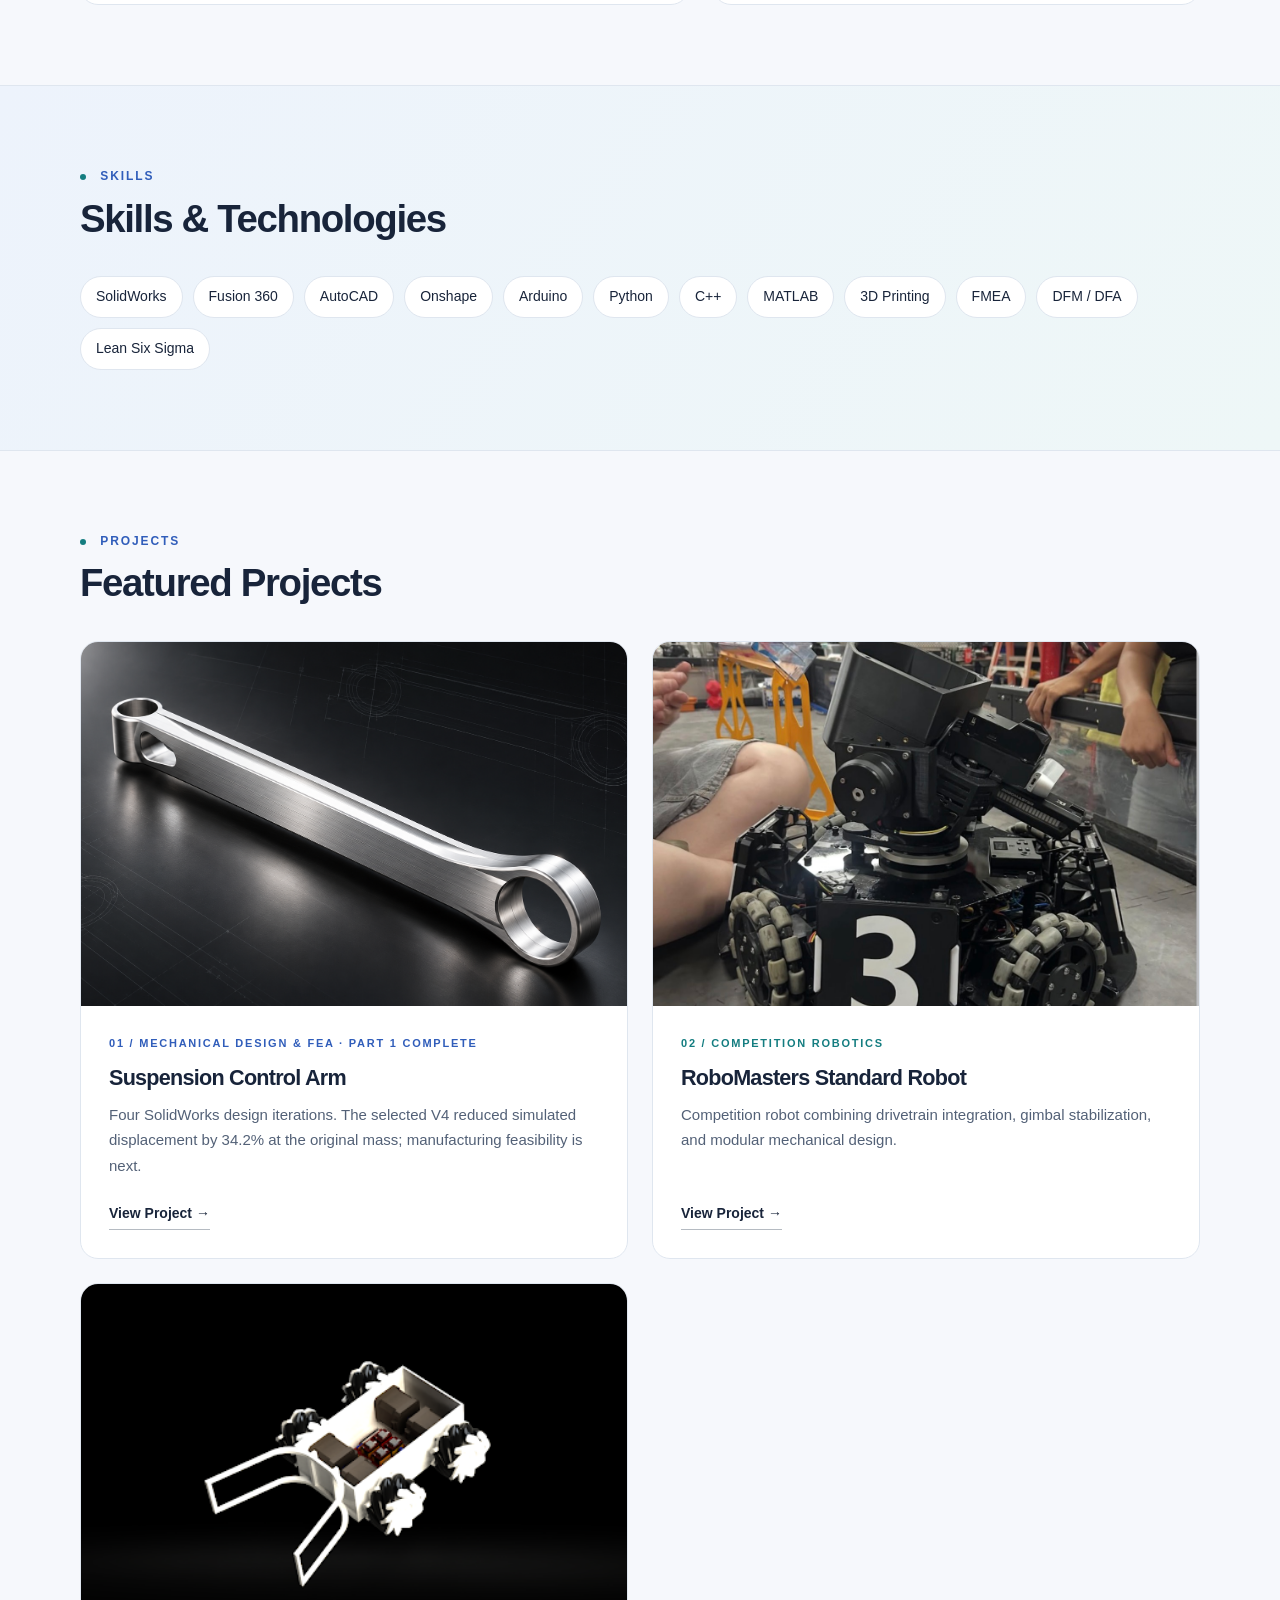
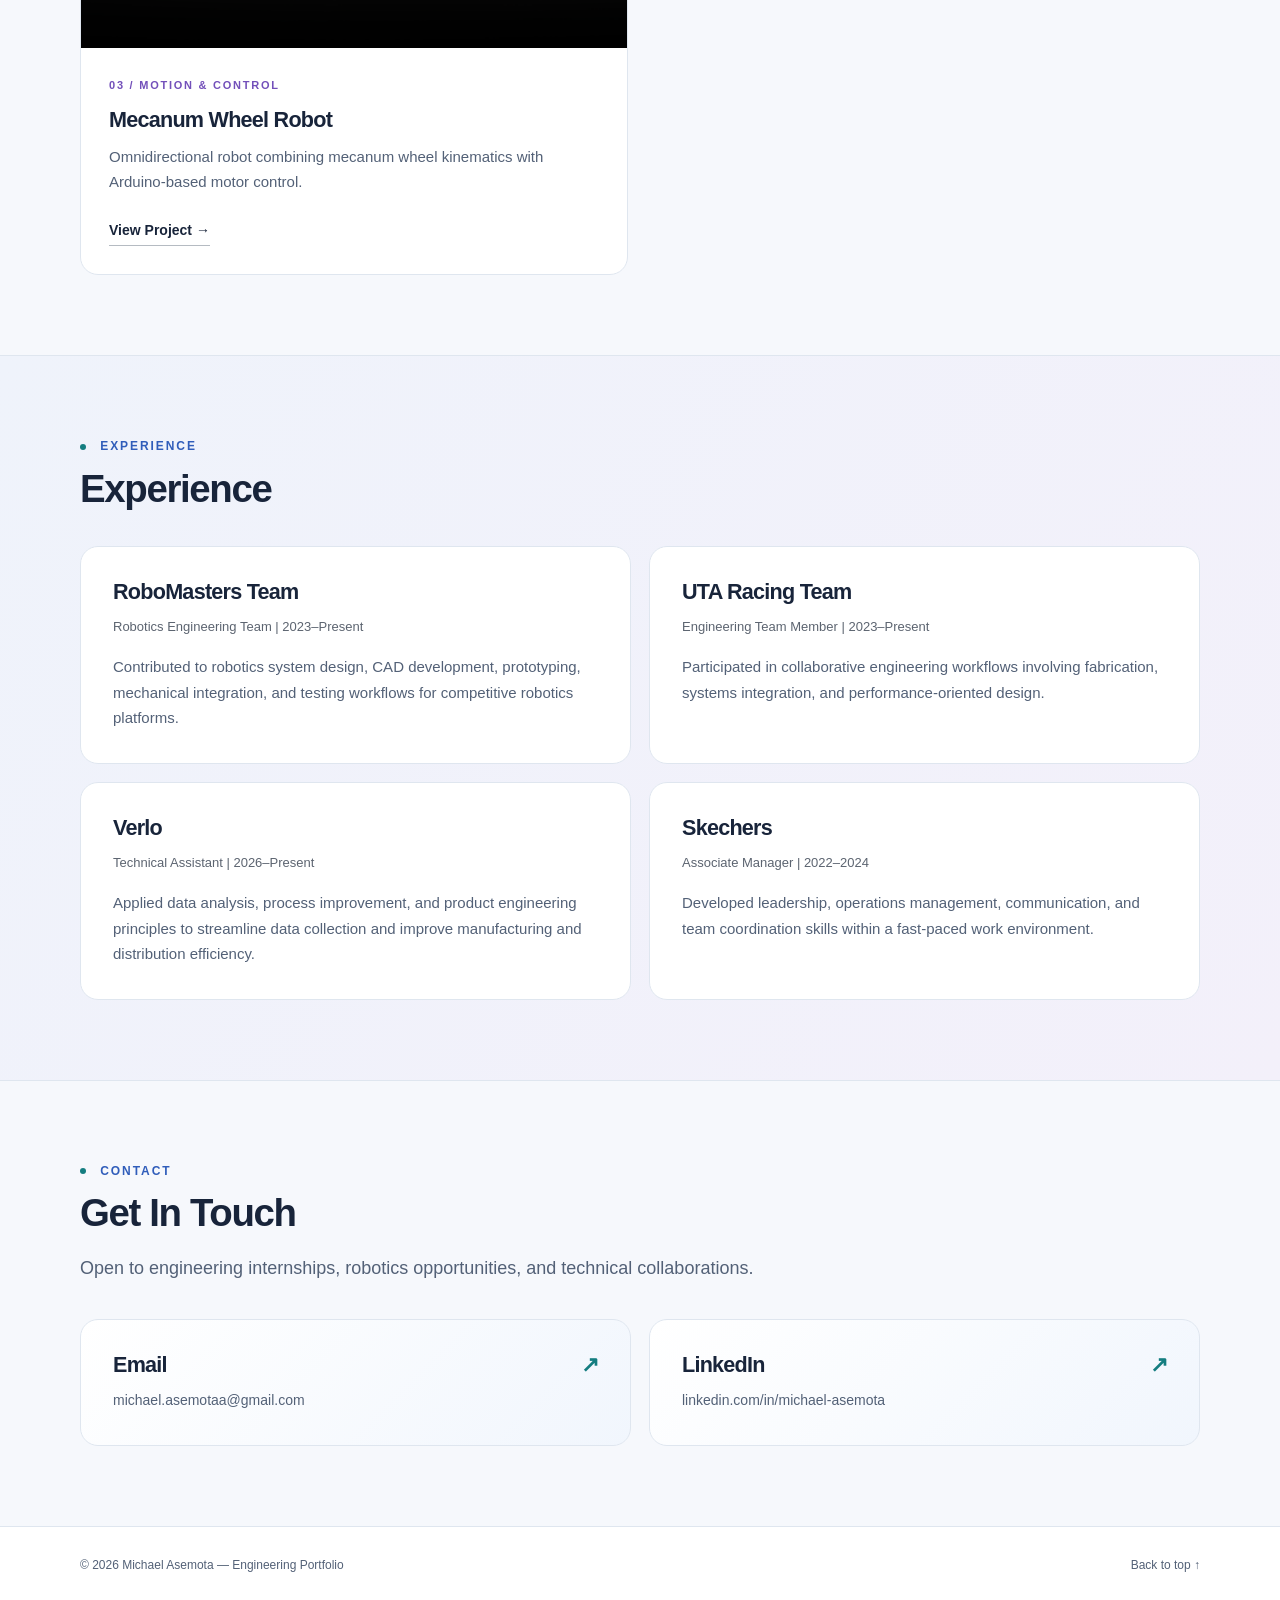
==== commit 94729bfe: "Align core focus areas with manufacturing and quality engineering" ====
--- a/index.html
+++ b/index.html
@@ -149,8 +149,14 @@
 
           <div class="focus-list">
 
-            <div class="focus-item">Robotics Engineering</div>
             <div class="focus-item">Mechanical Design</div>
+            <div class="focus-item">CAD &amp; Rapid Prototyping</div>
+            <div class="focus-item">Design for Manufacturing (DFM)</div>
+            <div class="focus-item">Manufacturing &amp; Process Engineering</div>
+            <div class="focus-item">Quality Engineering &amp; Continuous Improvement</div>
+            <div class="focus-item">Simulation &amp; Engineering Analysis</div>
+
+          </div>
             <div class="focus-item">Automation Systems</div>
             <div class="focus-item">Embedded Systems</div>
             <div class="focus-item">CAD & Rapid Prototyping</div>
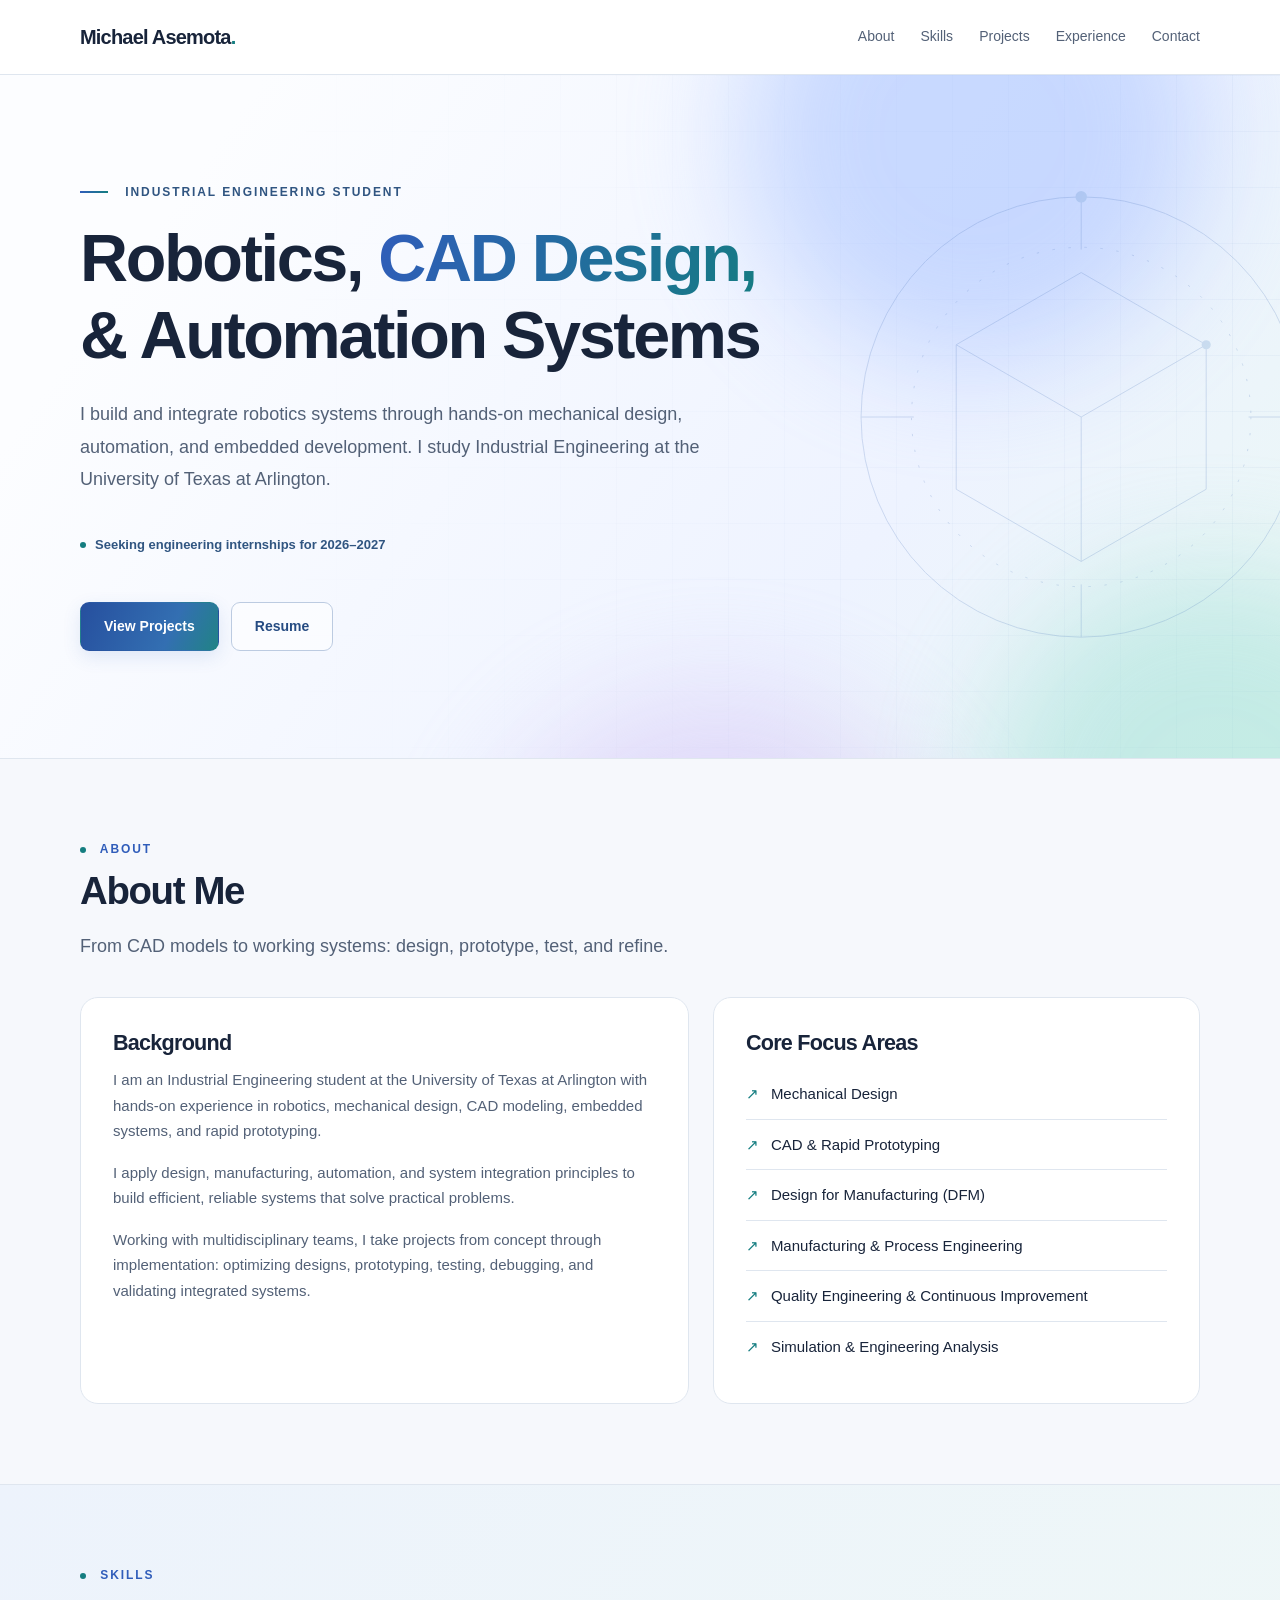
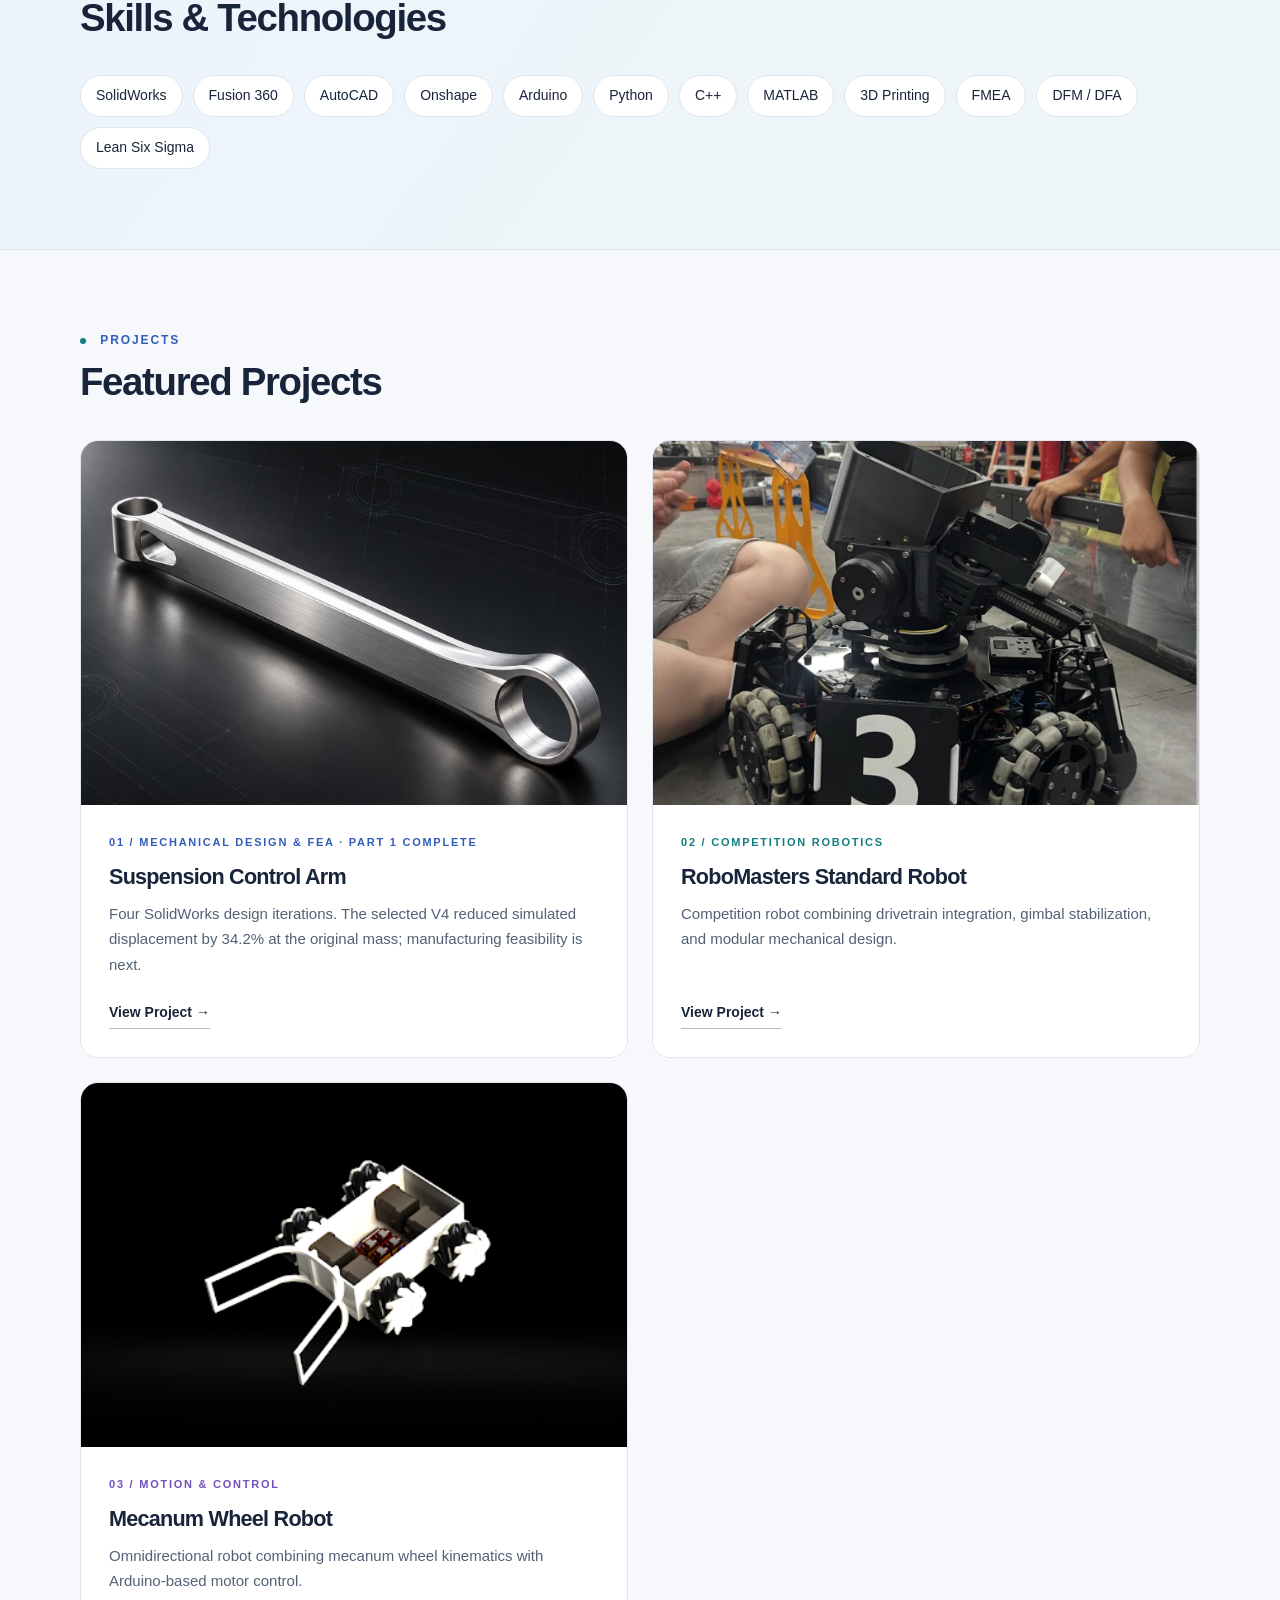
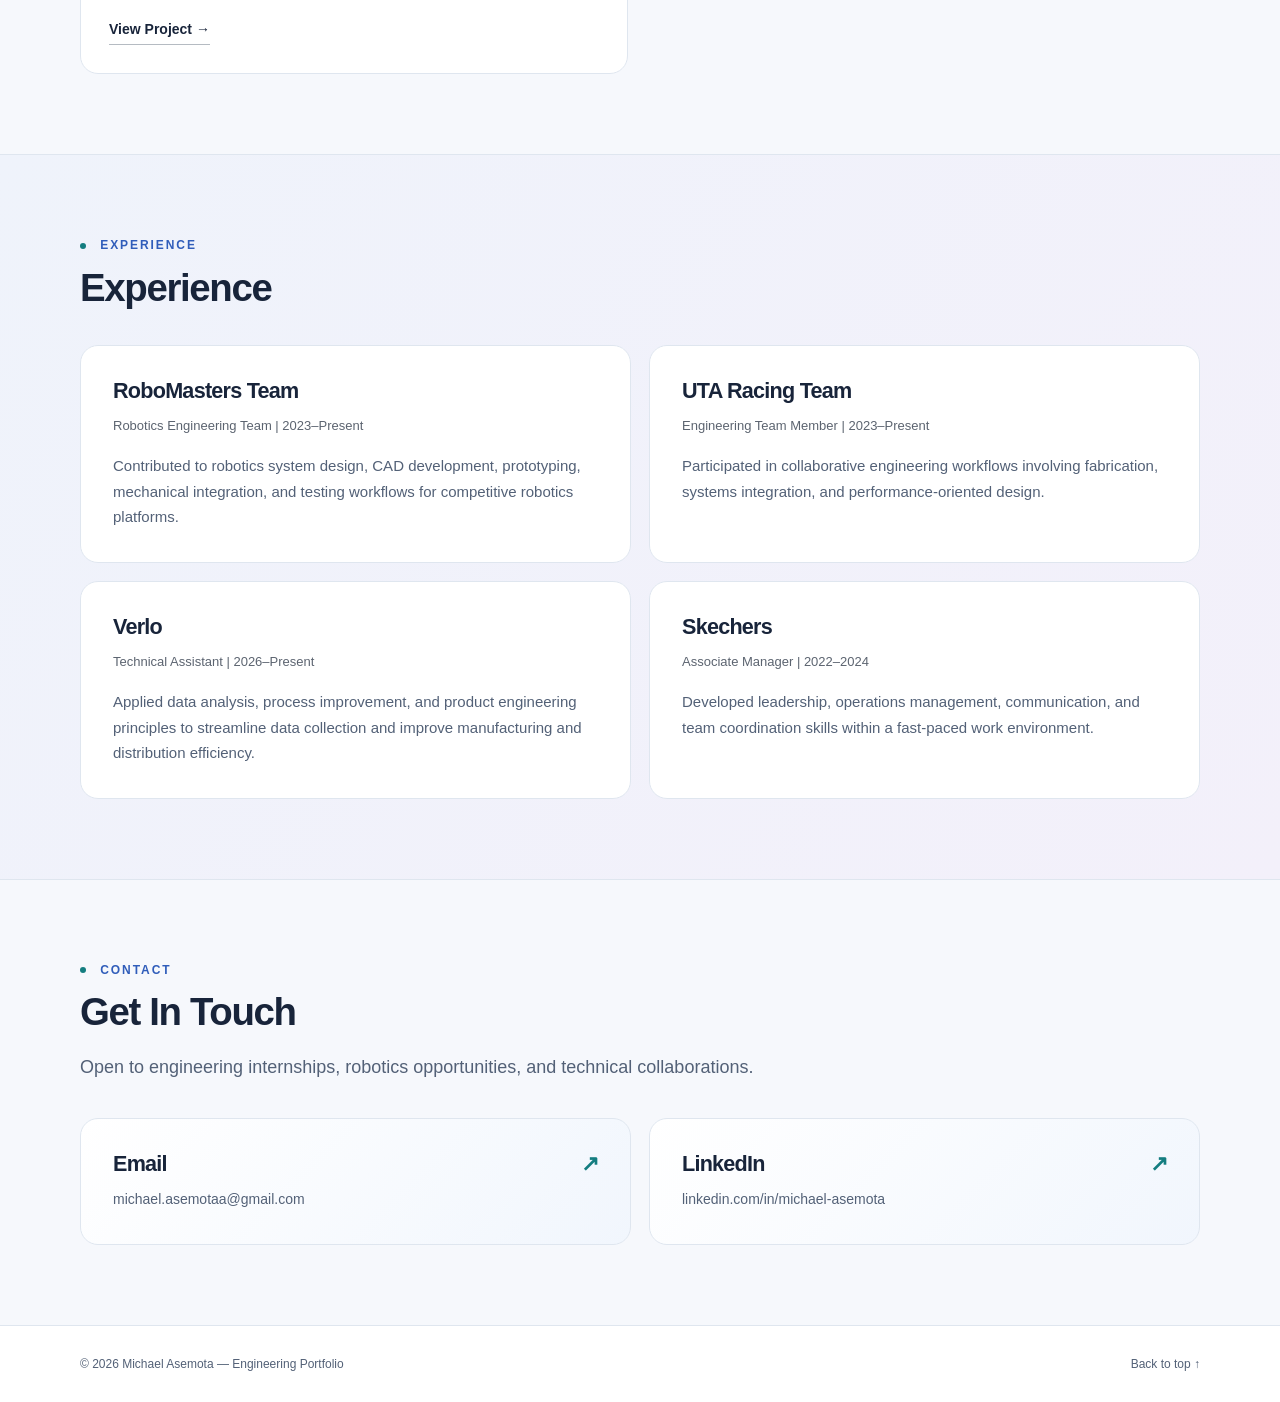
==== commit ef75245f: "Remove superseded core focus entries" ====
--- a/index.html
+++ b/index.html
@@ -155,12 +155,6 @@
             <div class="focus-item">Manufacturing &amp; Process Engineering</div>
             <div class="focus-item">Quality Engineering &amp; Continuous Improvement</div>
             <div class="focus-item">Simulation &amp; Engineering Analysis</div>
-
-          </div>
-            <div class="focus-item">Automation Systems</div>
-            <div class="focus-item">Embedded Systems</div>
-            <div class="focus-item">CAD & Rapid Prototyping</div>
-            <div class="focus-item">Design for Manufacturing</div>
 
           </div>
 
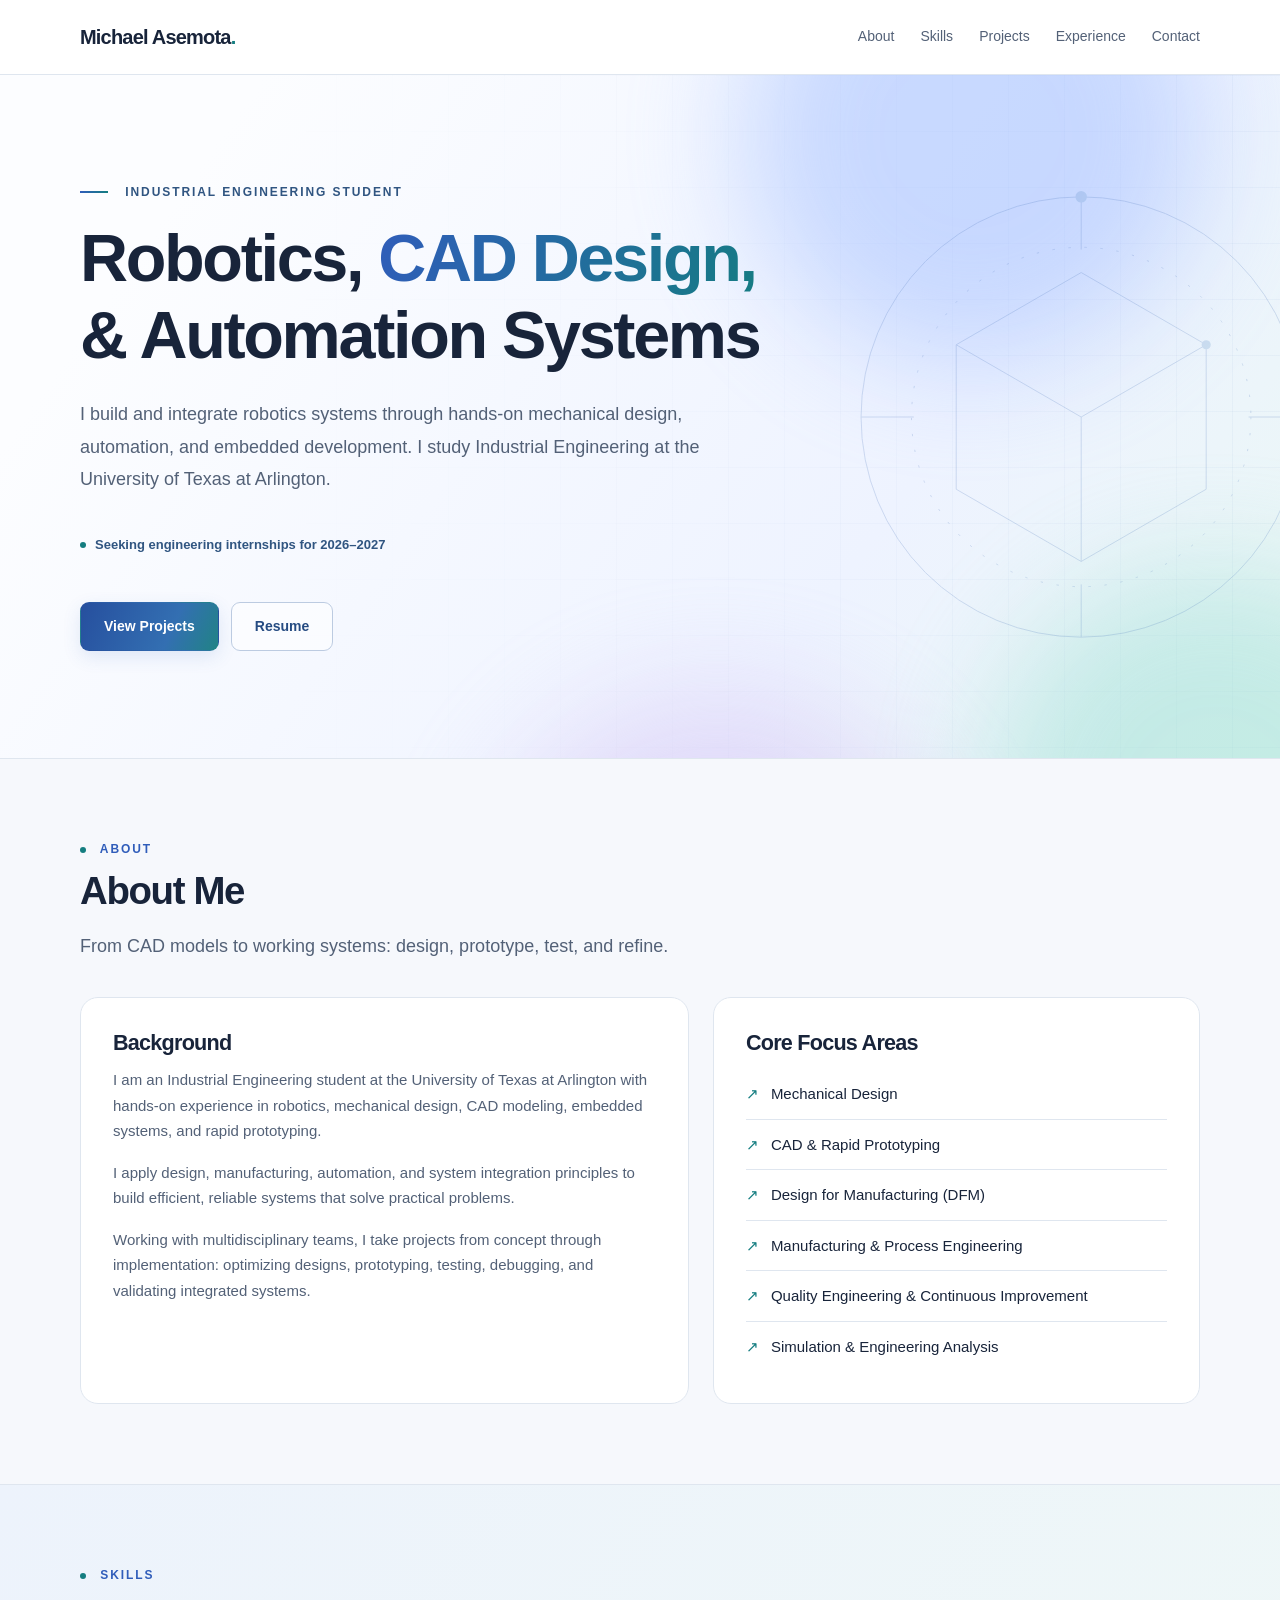
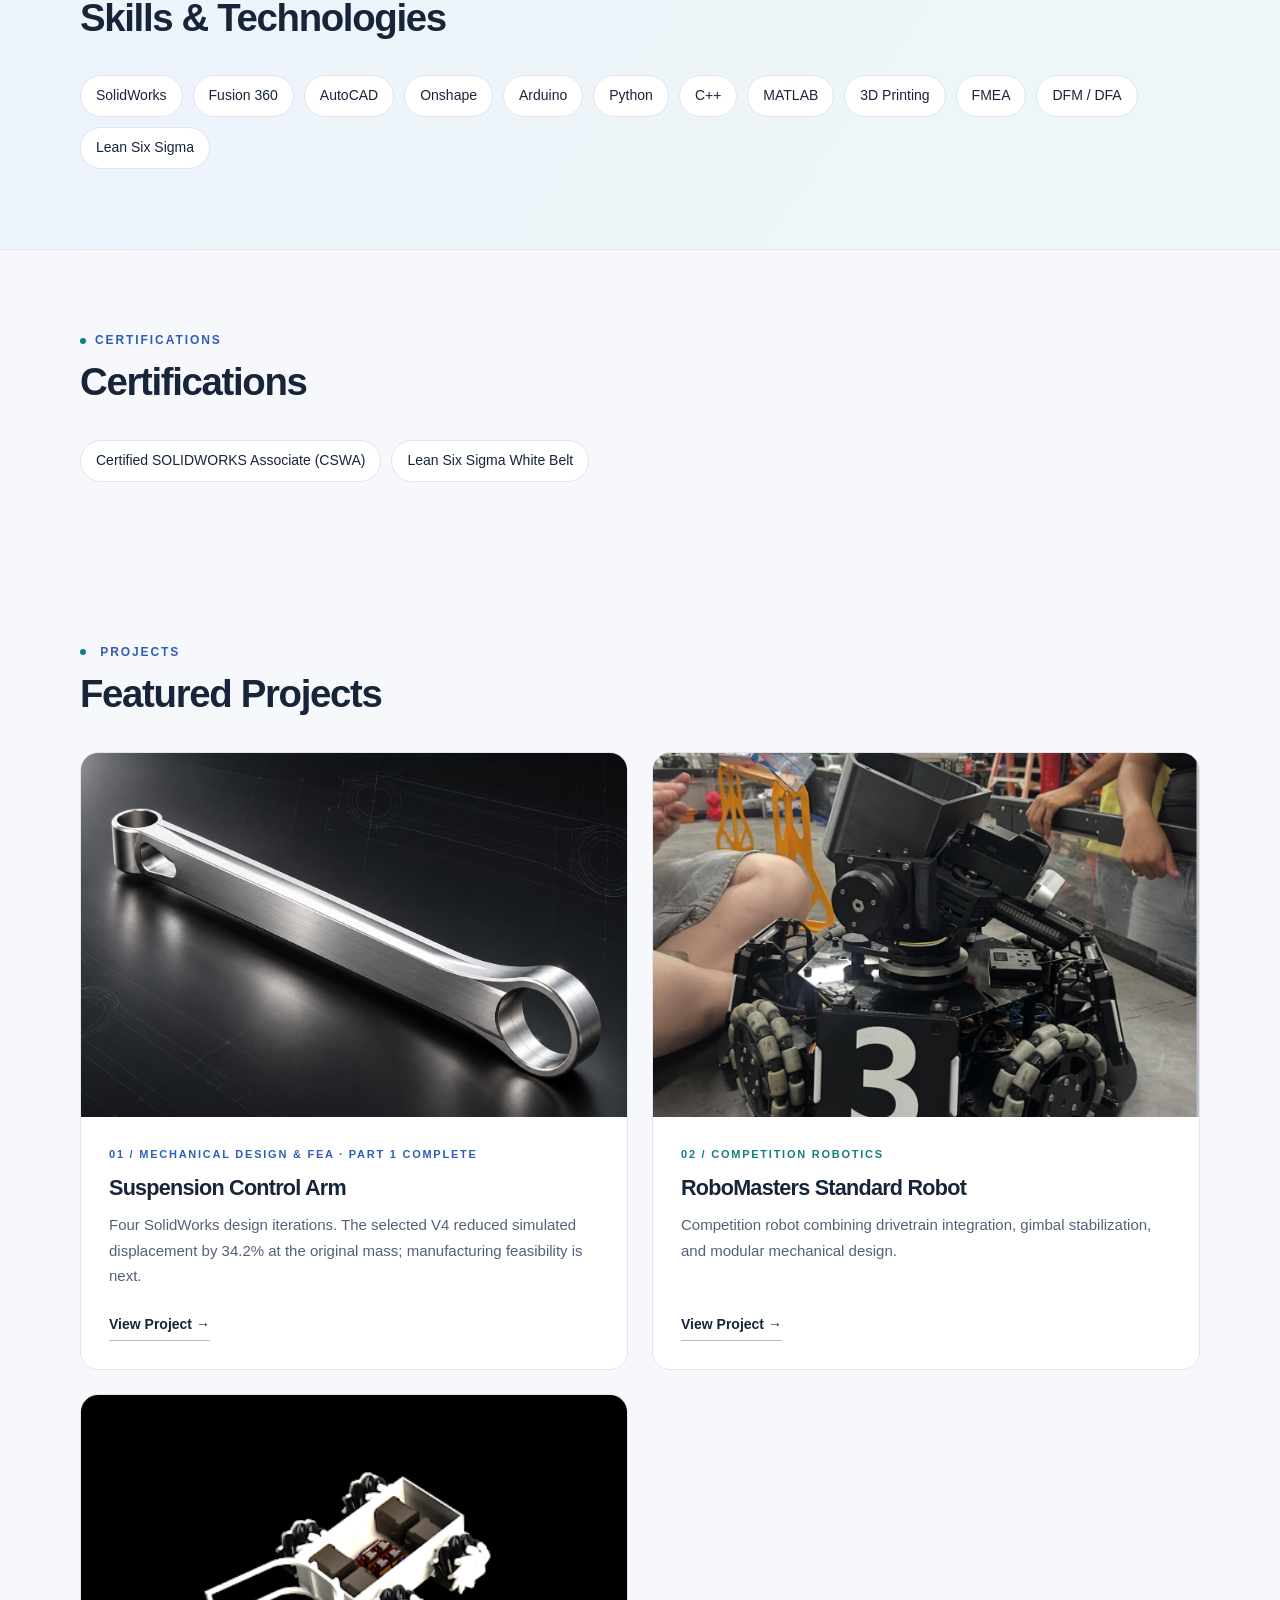
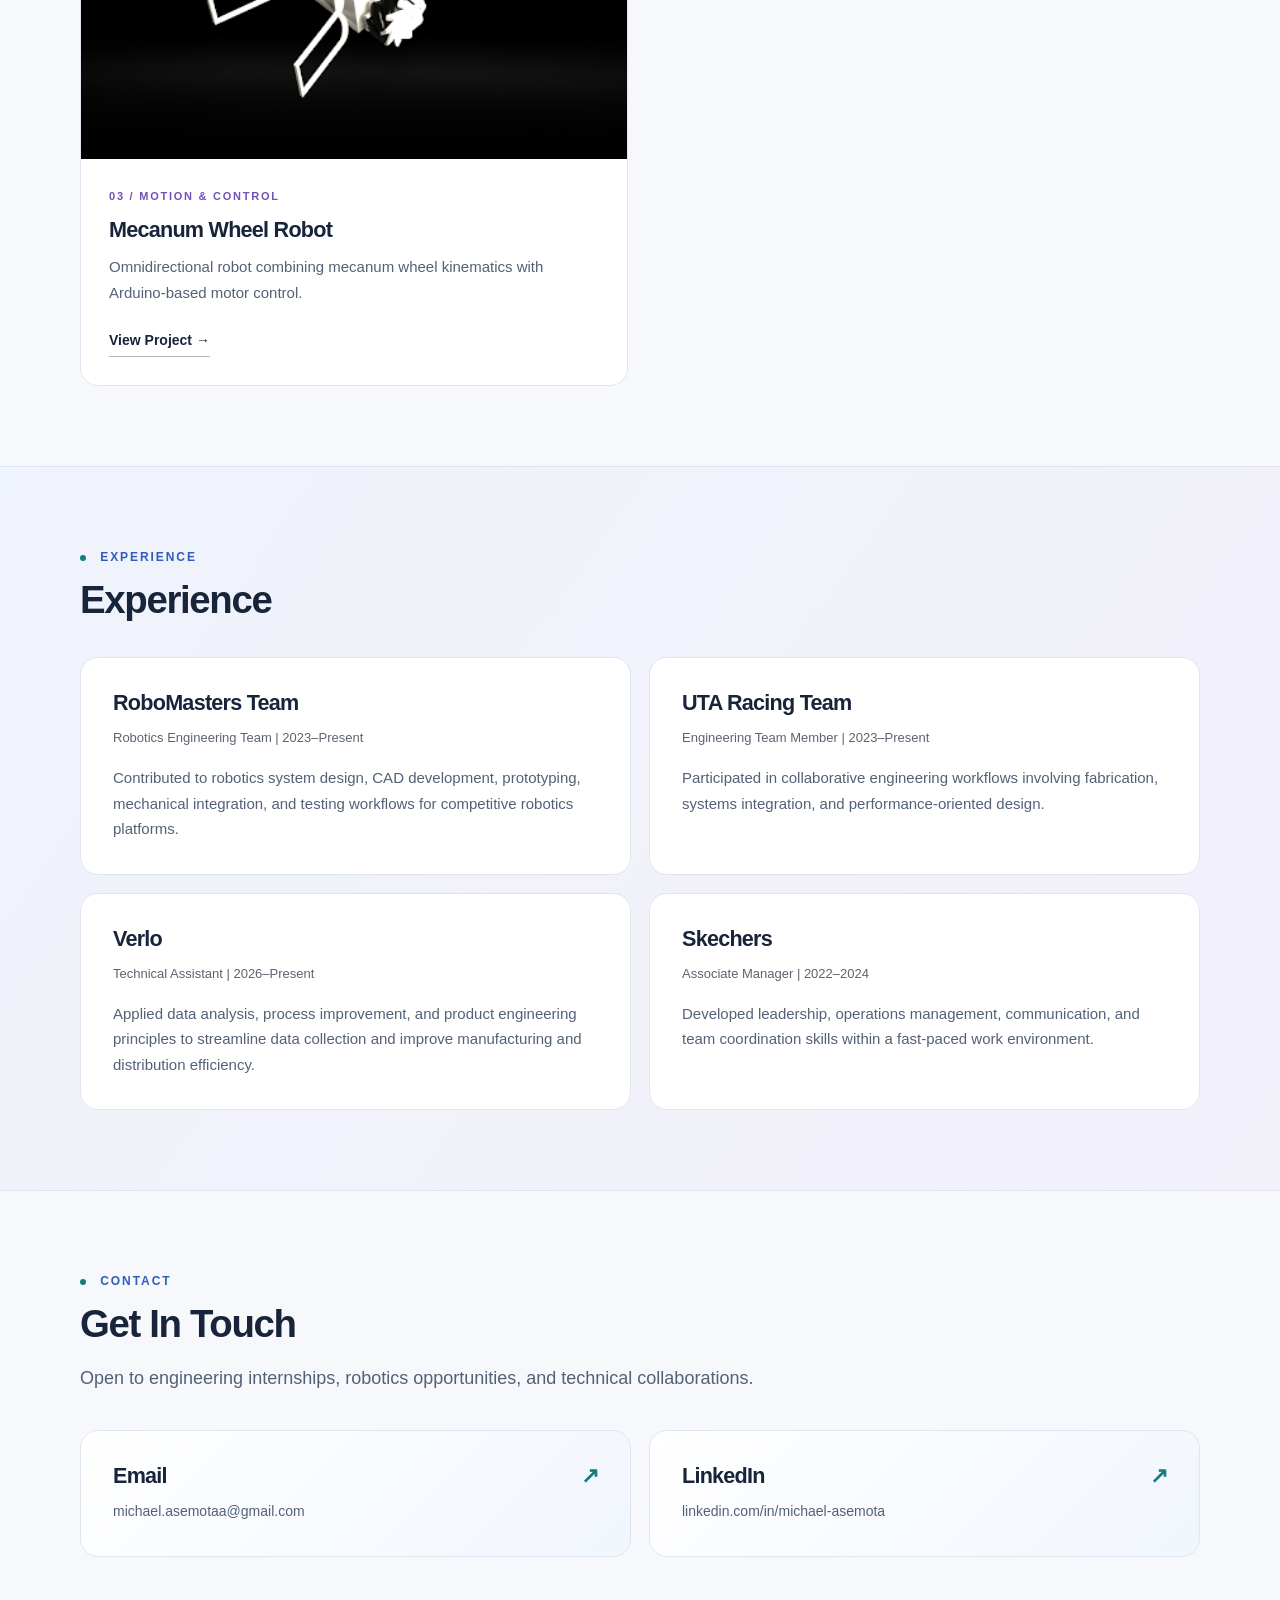
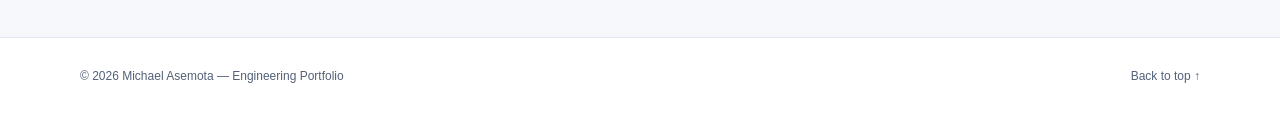
==== commit 896d3b91: "Add CSWA and Lean Six Sigma White Belt certifications" ====
--- a/index.html
+++ b/index.html
@@ -203,6 +203,21 @@
 
   </section>
 
+  <!-- ================= CERTIFICATIONS ================= -->
+
+  <section id="certifications">
+    <div class="container">
+      <div class="section-header">
+        <p class="section-label">CERTIFICATIONS</p>
+        <h2>Certifications</h2>
+      </div>
+      <div class="skills-container">
+        <div class="skill-tag">Certified SOLIDWORKS Associate (CSWA)</div>
+        <div class="skill-tag">Lean Six Sigma White Belt</div>
+      </div>
+    </div>
+  </section>
+
   <!-- ================= PROJECTS ================= -->
 
   <section id="projects">
